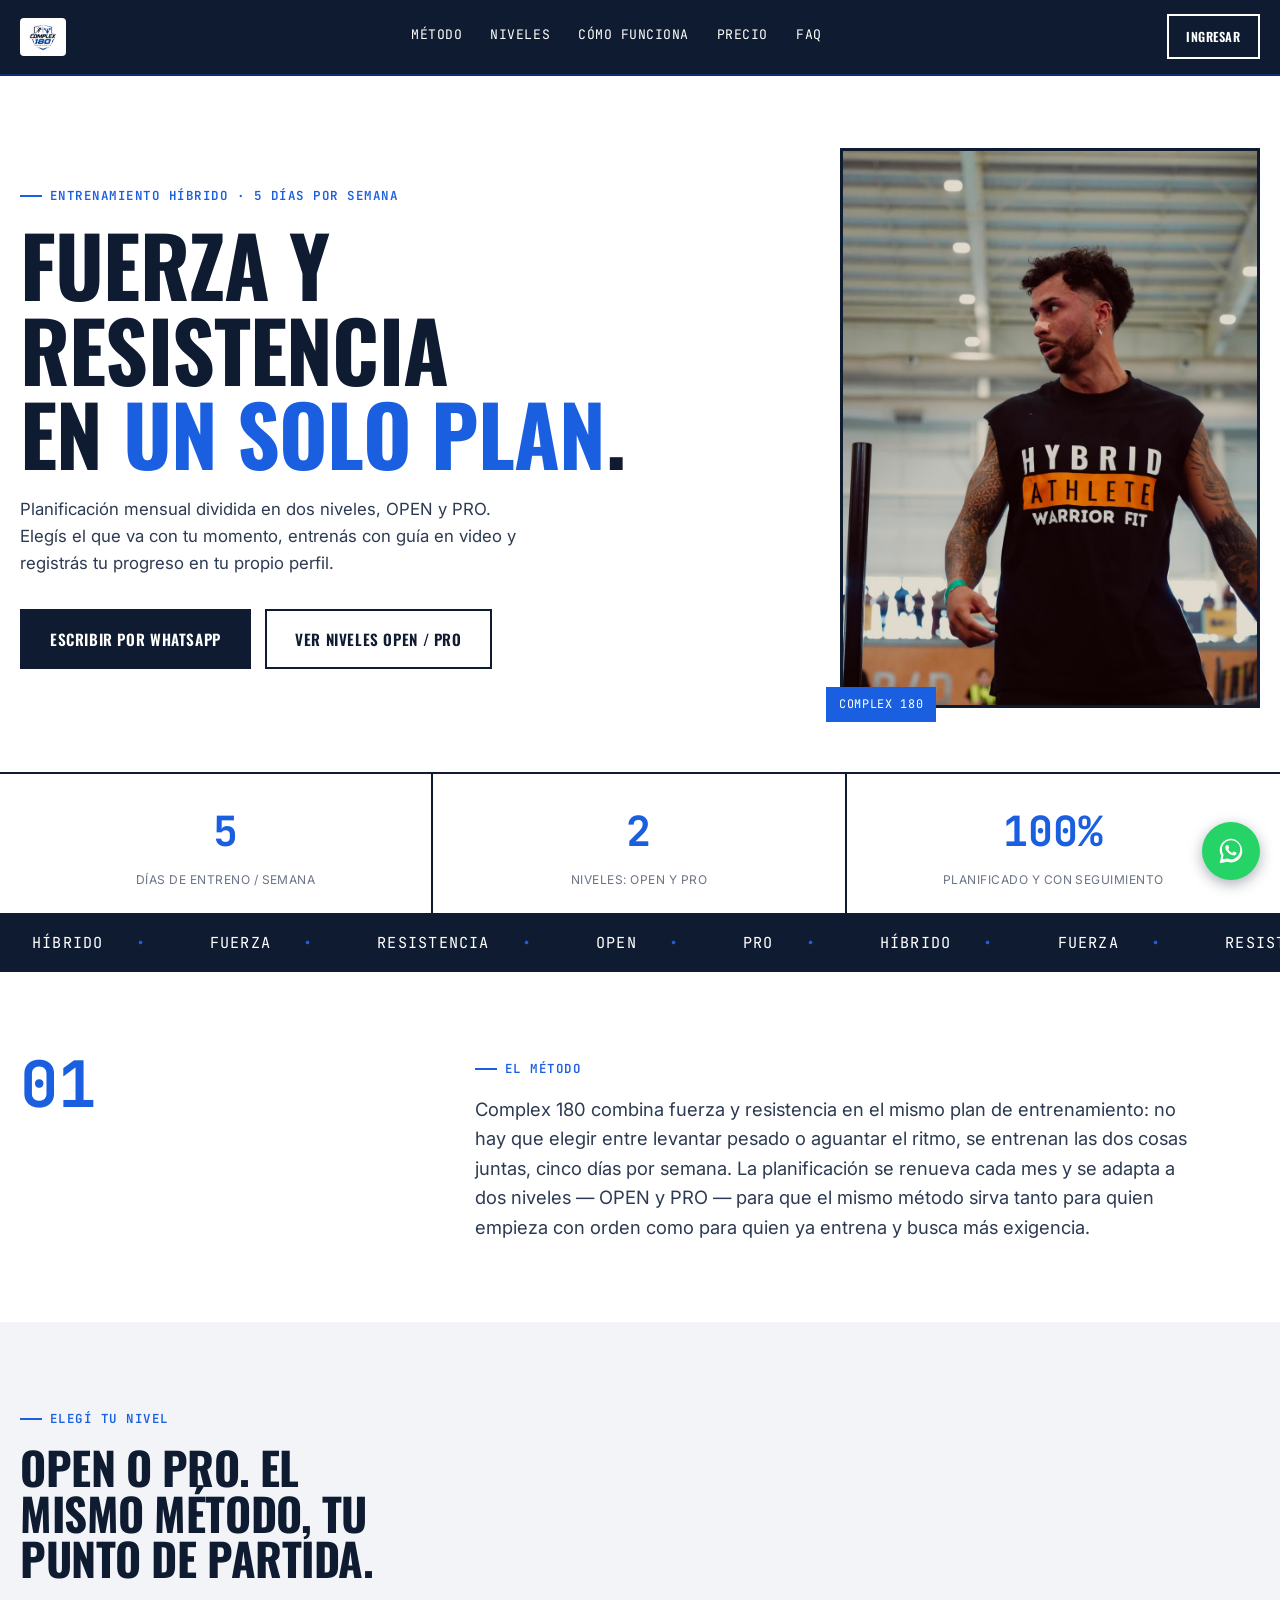
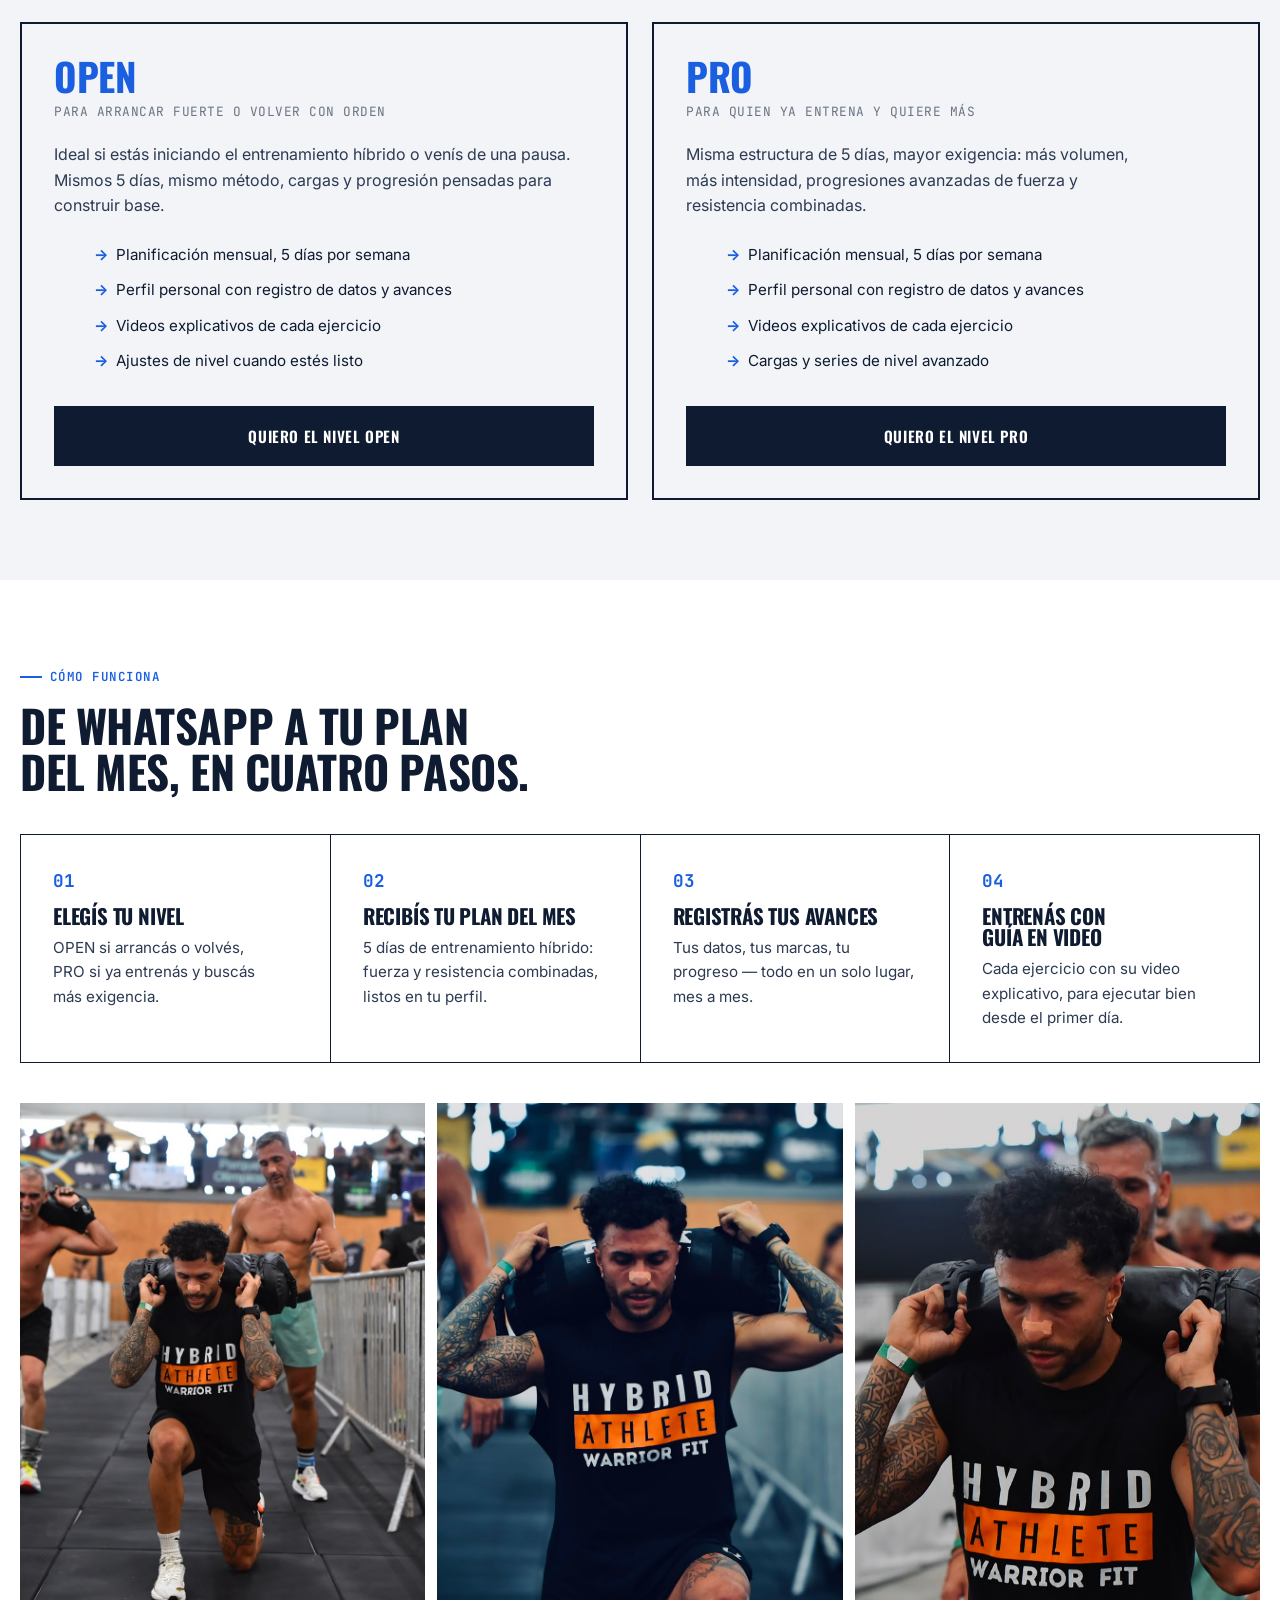
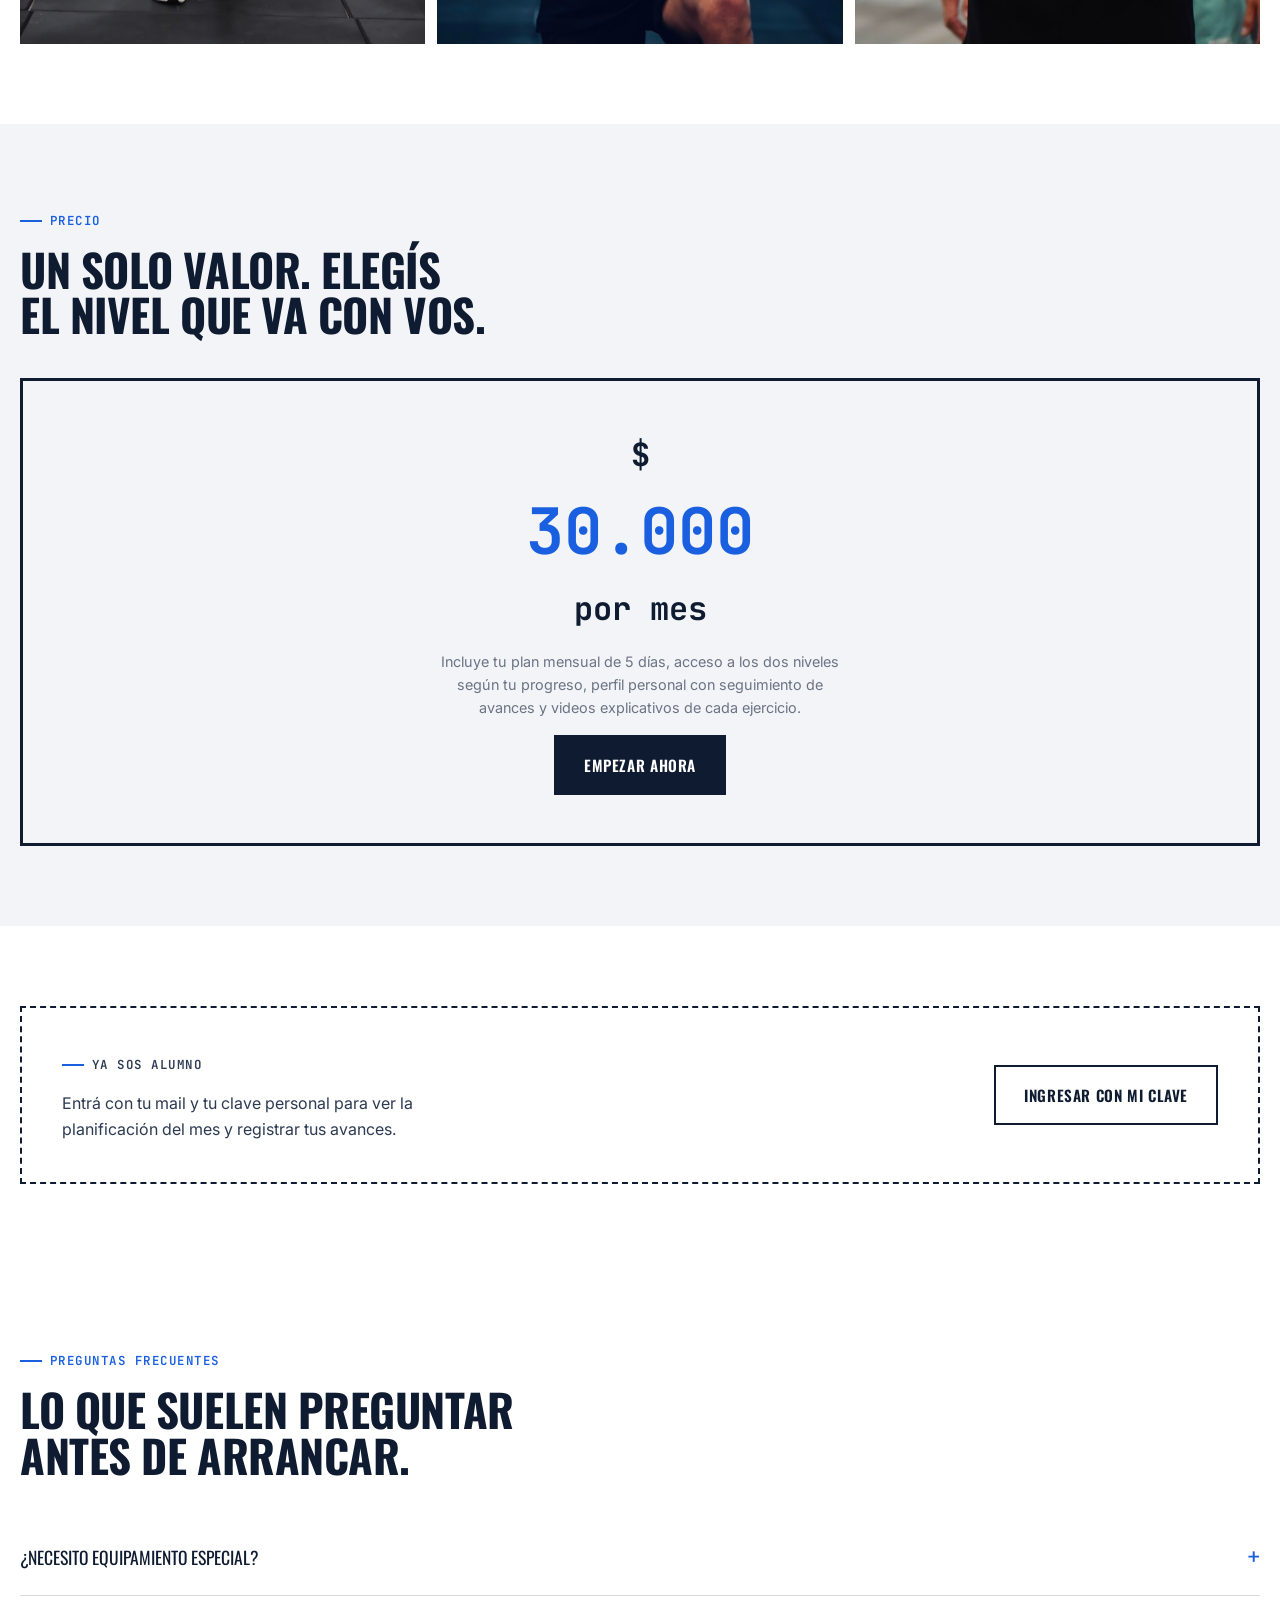
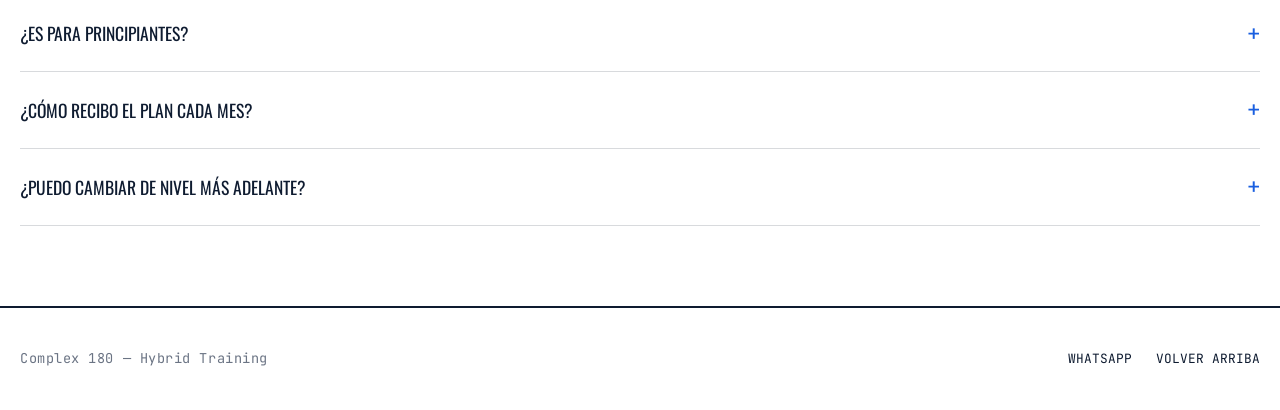
==== index.html @ 17df73be "Add favicon and Open Graph tags, remove dead data from manifest.js - index.html/perfil.html: favicon" ====
﻿<!DOCTYPE html>
<html lang="es">
<head>
<meta charset="UTF-8">
<meta name="viewport" content="width=device-width, initial-scale=1.0">
<title>Complex 180 — Entrenamiento híbrido, fuerza y resistencia</title>
<meta name="description" content="Planificación mensual de entrenamiento híbrido 5 días por semana, en dos niveles: OPEN y PRO. Perfil personal, seguimiento de avances y videos explicativos de cada ejercicio.">
<link rel="icon" type="image/jpeg" href="assets/img/logo.jpg">

<meta property="og:type" content="website">
<meta property="og:url" content="https://complex180.github.io/hybrid/">
<meta property="og:title" content="Complex 180 — Entrenamiento híbrido, fuerza y resistencia">
<meta property="og:description" content="Planificación mensual de entrenamiento híbrido 5 días por semana, en dos niveles: OPEN y PRO. Perfil personal, seguimiento de avances y videos explicativos de cada ejercicio.">
<meta property="og:image" content="https://complex180.github.io/hybrid/assets/img/gaby-hero.jpg">

<link rel="preconnect" href="https://fonts.googleapis.com">
<link rel="preconnect" href="https://fonts.gstatic.com" crossorigin>
<link rel="stylesheet" href="https://fonts.googleapis.com/css2?family=Oswald:wght@500;600;700&family=Inter:wght@400;500;600&family=JetBrains+Mono:wght@400;600;700&display=swap">

<link rel="preload" as="image" href="assets/img/gaby-hero.jpg" fetchpriority="high">
<link rel="stylesheet" href="styles.css?v=20260813">
</head>
<body>
<a href="#main" class="skip-link">Saltar al contenido</a>

<header class="nav">
  <a href="#top" class="nav-brand">
    <img src="assets/img/logo.jpg" alt="Complex 180 — Hybrid Training" width="120" height="120">
  </a>
  <nav class="nav-links" aria-label="Navegación principal">
    <a href="#metodo">Método</a>
    <a href="#niveles">Niveles</a>
    <a href="#como-funciona">Cómo funciona</a>
    <a href="#precio">Precio</a>
    <a href="#faq">FAQ</a>
  </nav>
  <div class="nav-actions">
    <a class="btn btn-ghost" href="perfil.html">Ingresar</a>
  </div>
</header>

<main id="main">

  <section class="hero" id="top">
    <div class="hero-copy reveal">
      <p class="kicker">Entrenamiento híbrido · 5 días por semana</p>
      <h1 class="hero-title">Fuerza y resistencia<br>en <em>un solo plan</em>.</h1>
      <p class="hero-sub">Planificación mensual dividida en dos niveles, OPEN y PRO. Elegís el que va con tu momento, entrenás con guía en video y registrás tu progreso en tu propio perfil.</p>
      <div class="hero-actions">
        <a class="btn btn-primary" data-whatsapp href="#" target="_blank" rel="noopener">Escribir por WhatsApp</a>
        <a class="btn btn-ghost" href="#niveles">Ver niveles OPEN / PRO</a>
      </div>
    </div>
    <div class="hero-figure reveal">
      <img src="assets/img/gaby-hero.jpg" alt="Entrenamiento híbrido Complex 180" fetchpriority="high" loading="eager">
      <span class="hero-figure-tag">Complex 180</span>
    </div>
  </section>

  <div class="stats-row container reveal" data-stats>
    <div class="stat"><div class="stat-value" data-count="5">0</div><div class="stat-label">días de entreno / semana</div></div>
    <div class="stat"><div class="stat-value" data-count="2">0</div><div class="stat-label">niveles: OPEN y PRO</div></div>
    <div class="stat"><div class="stat-value" data-count="100" data-suffix="%">0</div><div class="stat-label">planificado y con seguimiento</div></div>
  </div>

  <div class="marquee" aria-hidden="true">
    <div class="marquee-track">
      <span class="marquee-item">Híbrido</span><span class="marquee-item">Fuerza</span><span class="marquee-item">Resistencia</span><span class="marquee-item">OPEN</span><span class="marquee-item">PRO</span>
      <span class="marquee-item">Híbrido</span><span class="marquee-item">Fuerza</span><span class="marquee-item">Resistencia</span><span class="marquee-item">OPEN</span><span class="marquee-item">PRO</span>
    </div>
  </div>

  <section class="section" id="metodo">
    <div class="metodo-grid">
      <div class="reveal"><div class="metodo-num">01</div></div>
      <div class="reveal">
        <p class="kicker">El método</p>
        <p class="metodo-text">Complex 180 combina fuerza y resistencia en el mismo plan de entrenamiento: no hay que elegir entre levantar pesado o aguantar el ritmo, se entrenan las dos cosas juntas, cinco días por semana. La planificación se renueva cada mes y se adapta a dos niveles — OPEN y PRO — para que el mismo método sirva tanto para quien empieza con orden como para quien ya entrena y busca más exigencia.</p>
      </div>
    </div>
  </section>

  <section class="section section-alt" id="niveles">
    <div class="section-head reveal">
      <p class="kicker">Elegí tu nivel</p>
      <h2 class="section-title">OPEN o PRO. El mismo método, tu punto de partida.</h2>
    </div>
    <div class="niveles-grid" data-niveles>
      <article class="nivel-card reveal">
        <h3 class="nivel-name">OPEN</h3>
        <p class="nivel-para">Para arrancar fuerte o volver con orden</p>
        <p class="nivel-detalle">Ideal si estás iniciando el entrenamiento híbrido o venís de una pausa. Mismos 5 días, mismo método, cargas y progresión pensadas para construir base.</p>
        <ul class="nivel-items">
          <li>Planificación mensual, 5 días por semana</li>
          <li>Perfil personal con registro de datos y avances</li>
          <li>Videos explicativos de cada ejercicio</li>
          <li>Ajustes de nivel cuando estés listo</li>
        </ul>
        <a class="btn btn-primary" data-whatsapp data-nivel="OPEN" href="#" target="_blank" rel="noopener">Quiero el nivel OPEN</a>
      </article>
      <article class="nivel-card reveal">
        <h3 class="nivel-name">PRO</h3>
        <p class="nivel-para">Para quien ya entrena y quiere más</p>
        <p class="nivel-detalle">Misma estructura de 5 días, mayor exigencia: más volumen, más intensidad, progresiones avanzadas de fuerza y resistencia combinadas.</p>
        <ul class="nivel-items">
          <li>Planificación mensual, 5 días por semana</li>
          <li>Perfil personal con registro de datos y avances</li>
          <li>Videos explicativos de cada ejercicio</li>
          <li>Cargas y series de nivel avanzado</li>
        </ul>
        <a class="btn btn-primary" data-whatsapp data-nivel="PRO" href="#" target="_blank" rel="noopener">Quiero el nivel PRO</a>
      </article>
    </div>
  </section>

  <section class="section" id="como-funciona">
    <div class="section-head reveal">
      <p class="kicker">Cómo funciona</p>
      <h2 class="section-title">De WhatsApp a tu plan del mes, en cuatro pasos.</h2>
    </div>
    <div class="pasos-grid" data-pasos>
      <div class="paso reveal"><div class="paso-num">01</div><h3 class="paso-title">Elegís tu nivel</h3><p class="paso-desc">OPEN si arrancás o volvés, PRO si ya entrenás y buscás más exigencia.</p></div>
      <div class="paso reveal"><div class="paso-num">02</div><h3 class="paso-title">Recibís tu plan del mes</h3><p class="paso-desc">5 días de entrenamiento híbrido: fuerza y resistencia combinadas, listos en tu perfil.</p></div>
      <div class="paso reveal"><div class="paso-num">03</div><h3 class="paso-title">Registrás tus avances</h3><p class="paso-desc">Tus datos, tus marcas, tu progreso — todo en un solo lugar, mes a mes.</p></div>
      <div class="paso reveal"><div class="paso-num">04</div><h3 class="paso-title">Entrenás con guía en video</h3><p class="paso-desc">Cada ejercicio con su video explicativo, para ejecutar bien desde el primer día.</p></div>
    </div>

    <div class="galeria">
      <a href="assets/img/gaby-carry-1.jpg" class="reveal"><img src="assets/img/gaby-carry-1.jpg" alt="Entrenamiento de fuerza funcional" loading="lazy" decoding="async"></a>
      <a href="assets/img/gaby-carry-2.jpg" class="reveal"><img src="assets/img/gaby-carry-2.jpg" alt="Entrenamiento híbrido con carga" loading="lazy" decoding="async"></a>
      <a href="assets/img/gaby-lunge.jpg" class="reveal"><img src="assets/img/gaby-lunge.jpg" alt="Entrenamiento de resistencia con carga" loading="lazy" decoding="async"></a>
    </div>
  </section>

  <section class="section section-alt" id="precio">
    <div class="section-head reveal">
      <p class="kicker">Precio</p>
      <h2 class="section-title">Un solo valor. Elegís el nivel que va con vos.</h2>
    </div>
    <div class="precio-box reveal">
      <div class="precio-amount"><span>$</span>30.000<span>por mes</span></div>
      <p class="precio-note">Incluye tu plan mensual de 5 días, acceso a los dos niveles según tu progreso, perfil personal con seguimiento de avances y videos explicativos de cada ejercicio.</p>
      <a class="btn btn-primary" data-whatsapp href="#" target="_blank" rel="noopener">Empezar ahora</a>
    </div>
  </section>

  <section class="section" id="alumnos">
    <div class="alumnos-box reveal">
      <div>
        <p class="kicker">Ya sos alumno</p>
        <p>Entrá con tu mail y tu clave personal para ver la planificación del mes y registrar tus avances.</p>
      </div>
      <a class="btn btn-ghost" href="perfil.html">Ingresar con mi clave</a>
    </div>
  </section>

  <section class="section" id="faq">
    <div class="section-head reveal">
      <p class="kicker">Preguntas frecuentes</p>
      <h2 class="section-title">Lo que suelen preguntar antes de arrancar.</h2>
    </div>
    <div data-faq>
      <details class="faq-item reveal">
        <summary>¿Necesito equipamiento especial?</summary>
        <p>El plan está pensado para gimnasio. Si entrenás en casa, contanos qué tenés disponible y lo adaptamos.</p>
      </details>
      <details class="faq-item reveal">
        <summary>¿Es para principiantes?</summary>
        <p>Sí. El nivel OPEN está pensado justo para eso: construir base con orden. El nivel PRO es para quien ya entrena.</p>
      </details>
      <details class="faq-item reveal">
        <summary>¿Cómo recibo el plan cada mes?</summary>
        <p>Entrás a tu perfil con tu clave personal y ahí está la planificación del mes, lista.</p>
      </details>
      <details class="faq-item reveal">
        <summary>¿Puedo cambiar de nivel más adelante?</summary>
        <p>Sí, cuando estés listo para pasar de OPEN a PRO (o al revés) lo vemos juntos.</p>
      </details>
    </div>
  </section>

</main>

<footer class="footer">
  <div class="footer-inner">
    <p class="footer-brand">Complex 180 — Hybrid Training</p>
    <div class="footer-links">
      <a data-whatsapp href="#" target="_blank" rel="noopener">WhatsApp</a>
      <a href="#top">Volver arriba</a>
    </div>
  </div>
</footer>

<a class="wa-fab" data-whatsapp href="#" target="_blank" rel="noopener" aria-label="Escribile a Gaby por WhatsApp">
  <svg viewBox="0 0 32 32" width="30" height="30" fill="currentColor" aria-hidden="true"><path d="M16 3C9.4 3 4 8.4 4 15c0 2.1.6 4.2 1.6 6L4 29l8.2-1.5c1.2.5 2.5.7 3.8.7 6.6 0 12-5.4 12-12S22.6 3 16 3zm0 21.8c-1.2 0-2.4-.2-3.5-.7l-.5-.2-4.9.9 1-4.7-.3-.5c-1-1.6-1.5-3.4-1.5-5.3 0-5.4 4.4-9.8 9.8-9.8s9.8 4.4 9.8 9.8-4.5 10.5-9.9 10.5zm5.4-7.3c-.3-.1-1.7-.9-2-1s-.5-.1-.7.1-.8 1-.9 1.2-.3.2-.6.1c-.3-.1-1.2-.5-2.4-1.5-.9-.8-1.5-1.8-1.6-2.1s0-.4.1-.6l.4-.5c.1-.2.2-.3.3-.5s0-.4 0-.5-.7-1.6-.9-2.2c-.2-.6-.5-.5-.7-.5h-.6c-.2 0-.5.1-.8.4s-1 1-1 2.5 1.1 2.9 1.2 3.1c.1.2 2.1 3.2 5 4.5.7.3 1.2.5 1.7.6.7.2 1.3.2 1.8.1.6-.1 1.7-.7 1.9-1.4s.2-1.2.2-1.4c-.1-.1-.2-.2-.5-.3z"/></svg>
</a>

<script defer src="lib/gsap.min.js"></script>
<script defer src="lib/ScrollTrigger.min.js"></script>
<script defer src="lib/manifest.js"></script>
<script defer src="main.js?v=20260812"></script>
</body>
</html>
---- styles.css ----
/* =============================================================
   1. Tokens
   ============================================================= */
:root {
  --bg:        #ffffff;
  --bg-2:      #f2f4f8;
  --ink:       #0e1b30;   /* near-black navy, matches logo */
  --ink-soft:  #2c3a52;
  --mute:      #6b7484;
  --accent:    #1a5fe0;   /* electric blue, matches logo */
  --accent-2:  #0b2f7a;   /* deep navy blue */
  --line:      rgba(14,27,48,0.16);
  --line-strong: var(--ink);

  --display: "Oswald", "Arial Narrow", sans-serif;
  --sans: "Inter", -apple-system, BlinkMacSystemFont, "Segoe UI", system-ui, sans-serif;
  --mono: "JetBrains Mono", "Courier New", monospace;

  --ease-out: cubic-bezier(0.16, 1, 0.3, 1);
}

/* =============================================================
   2. Reset & base
   ============================================================= */
*, *::before, *::after { box-sizing: border-box; margin: 0; }
html { -webkit-text-size-adjust: 100%; tab-size: 2; scroll-behavior: smooth; }
@media (prefers-reduced-motion: reduce) { html { scroll-behavior: auto; } }

body {
  font-family: var(--sans);
  font-size: 16px;
  line-height: 1.6;
  color: var(--ink);
  background: var(--bg);
  -webkit-font-smoothing: antialiased;
  -moz-osx-font-smoothing: grayscale;
  text-rendering: optimizeLegibility;
  overflow-x: clip;
  overscroll-behavior-y: none;
}
img, svg, video { display: block; max-width: 100%; }
img { height: auto; }
button { font: inherit; color: inherit; cursor: pointer; border: 0; background: none; }
a { color: inherit; text-decoration: none; }
p { text-wrap: pretty; }
h1, h2, h3, h4 { font-family: var(--display); text-wrap: balance; line-height: 1.02; letter-spacing: -0.01em; text-transform: uppercase; }
ul { list-style: none; }
::selection { background: var(--accent); color: #fff; }

:focus-visible { outline: 2px solid var(--accent); outline-offset: 3px; }

.skip-link {
  position: fixed; top: -100px; left: 1rem;
  padding: .6rem 1rem; background: var(--ink); color: #fff;
  z-index: 9999; font-weight: 600; font-family: var(--mono);
}
.skip-link:focus { top: 1rem; }

/* =============================================================
   3. Utilities
   ============================================================= */
.container { width: 100%; max-width: 1280px; margin-inline: auto; padding-inline: 1.25rem; }
.sr-only { position: absolute; width: 1px; height: 1px; overflow: hidden; clip: rect(0,0,0,0); }
.kicker {
  font-family: var(--mono); font-size: .78rem; letter-spacing: .12em;
  color: var(--accent); text-transform: uppercase; font-weight: 600;
  display: inline-flex; align-items: center; gap: .5rem; margin-bottom: 1rem;
}
.kicker::before { content: ""; width: 22px; height: 2px; background: var(--accent); }

.reveal { opacity: 0; transform: translateY(28px); transition: opacity .7s var(--ease-out), transform .7s var(--ease-out); }
.reveal.is-revealed { opacity: 1; transform: none; }
.reveal[data-split] { opacity: 1; transform: none; }

/* =============================================================
   4. Buttons
   ============================================================= */
.btn {
  display: inline-flex; align-items: center; justify-content: center; gap: .6rem;
  padding: 1rem 1.75rem; font-family: var(--display); font-size: .95rem;
  letter-spacing: .04em; text-transform: uppercase; font-weight: 600;
  border: 2px solid var(--ink); transition: background .25s var(--ease-out), color .25s var(--ease-out), transform .25s var(--ease-out);
  white-space: nowrap;
}
.btn-primary { background: var(--ink); color: #fff; }
.btn-primary:hover { background: var(--accent); border-color: var(--accent); }
.btn-ghost { background: transparent; color: var(--ink); }
.btn-ghost:hover { background: var(--ink); color: #fff; }
.btn-block { width: 100%; }

/* =============================================================
   5. Nav
   ============================================================= */
.nav {
  position: sticky; top: 0; z-index: 100;
  display: flex; align-items: center; justify-content: space-between;
  padding: .9rem 1.25rem;
  background: var(--ink); color: #fff;
  border-bottom: 2px solid var(--accent-2);
}
.nav-brand { display: flex; align-items: center; gap: .6rem; }
.nav-brand img { height: 38px; width: auto; background: #fff; padding: .3rem .55rem; border-radius: 4px; }
.nav-links { display: none; gap: 1.75rem; align-items: center; font-family: var(--mono); font-size: .82rem; text-transform: uppercase; letter-spacing: .04em; }
.nav-links a { position: relative; padding-bottom: 4px; }
.nav-links a::after {
  content: ""; position: absolute; left: 0; right: 100%; bottom: 0; height: 2px; background: #fff;
  transition: right .3s var(--ease-out);
}
.nav-links a:hover::after { right: 0; }
.nav-actions { display: flex; align-items: center; gap: .6rem; }
.nav-actions .btn { padding: .65rem 1.1rem; font-size: .78rem; }
.nav-actions .btn-ghost { color: #fff; border-color: #fff; }
.nav-actions .btn-ghost:hover { background: #fff; color: var(--ink); }

@media (min-width: 960px) { .nav-links { display: flex; } }

/* =============================================================
   6. Hero
   ============================================================= */
.hero {
  display: grid; gap: 2.5rem;
  padding: 3rem 1.25rem 4rem;
  max-width: 1280px; margin-inline: auto;
}
.hero-copy { display: flex; flex-direction: column; align-items: flex-start; }
.hero-title { font-size: clamp(2.6rem, 9vw, 5.2rem); max-width: 14ch; }
.hero-title em { font-style: normal; color: var(--accent); }
.hero-sub { margin-top: 1.25rem; max-width: 46ch; color: var(--ink-soft); font-size: 1.05rem; }
.hero-actions { display: flex; flex-wrap: wrap; gap: .9rem; margin-top: 2rem; }

.hero-figure { position: relative; justify-self: center; width: 100%; max-width: 420px; }
.hero-figure img {
  width: 100%; aspect-ratio: 3/4; object-fit: cover;
  border: 3px solid var(--ink);
}
.hero-figure-tag {
  position: absolute; bottom: -14px; left: -14px;
  background: var(--accent); color: #fff; font-family: var(--mono);
  font-size: .74rem; letter-spacing: .06em; padding: .5rem .8rem;
  text-transform: uppercase;
}

.stats-row {
  display: grid; grid-template-columns: repeat(3, 1fr);
  border-top: 2px solid var(--ink); border-bottom: 2px solid var(--ink);
}
.stat {
  padding: 1.5rem 1rem; text-align: center;
  border-right: 2px solid var(--ink);
}
.stat:last-child { border-right: 0; }
.stat-value { font-family: var(--mono); font-weight: 700; font-size: clamp(1.8rem, 4vw, 2.6rem); color: var(--accent); }
.stat-label { font-size: .75rem; text-transform: uppercase; letter-spacing: .04em; color: var(--mute); margin-top: .35rem; }

@media (min-width: 960px) {
  .hero { grid-template-columns: 1.2fr .8fr; align-items: center; padding-top: 4.5rem; }
  .hero-figure { justify-self: end; }
}

/* =============================================================
   7. Marquee
   ============================================================= */
.marquee { border-top: 2px solid var(--ink); border-bottom: 2px solid var(--ink); background: var(--ink); overflow: clip; }
.marquee-track { display: flex; width: max-content; animation: marquee 26s linear infinite; }
.marquee-item {
  font-family: var(--mono); color: #fff; font-size: .95rem; letter-spacing: .08em;
  text-transform: uppercase; padding: .9rem 2rem; white-space: nowrap;
}
.marquee-item::after { content: "•"; margin-left: 2rem; color: var(--accent); }
@keyframes marquee { from { transform: translateX(0); } to { transform: translateX(-50%); } }

/* =============================================================
   8. Sections generic
   ============================================================= */
.section { padding: 5rem 1.25rem; max-width: 1280px; margin-inline: auto; }
.section-alt { background: var(--bg-2); }
.section-head { max-width: 56ch; margin-bottom: 2.5rem; }
.section-title { font-size: clamp(1.9rem, 4.5vw, 2.8rem); }

/* Método */
.metodo-grid { display: grid; gap: 2rem; }
.metodo-num { font-family: var(--mono); font-size: 4rem; color: var(--accent); font-weight: 700; line-height: 1; }
.metodo-text { font-size: 1.15rem; color: var(--ink-soft); max-width: 60ch; }
@media (min-width: 960px) { .metodo-grid { grid-template-columns: .35fr .65fr; align-items: start; } }

/* Niveles */
.niveles-grid { display: grid; gap: 1.5rem; }
.nivel-card {
  border: 2px solid var(--ink); padding: 2rem; display: flex; flex-direction: column; height: 100%;
  transition: transform .3s var(--ease-out), box-shadow .3s var(--ease-out);
}
.nivel-card:hover { transform: translateY(-6px); box-shadow: 8px 8px 0 var(--accent); }
.nivel-name { font-size: 2.4rem; color: var(--accent); }
.nivel-para { font-family: var(--mono); font-size: .8rem; text-transform: uppercase; letter-spacing: .04em; color: var(--mute); margin-top: .4rem; }
.nivel-detalle { margin-top: 1.25rem; color: var(--ink-soft); }
.nivel-items { margin-top: 1.5rem; display: flex; flex-direction: column; gap: .7rem; flex: 1; }
.nivel-items li { padding-left: 1.4rem; position: relative; font-size: .95rem; }
.nivel-items li::before { content: "→"; position: absolute; left: 0; color: var(--accent); font-weight: 700; }
.nivel-card .btn { margin-top: 2rem; }
@media (min-width: 720px) { .niveles-grid { grid-template-columns: 1fr 1fr; } }

/* Pasos */
.pasos-grid { display: grid; gap: 1px; background: var(--line-strong); border: 1px solid var(--line-strong); }
.paso { background: var(--bg); padding: 2rem; }
.paso-num { font-family: var(--mono); font-size: 1.1rem; color: var(--accent); font-weight: 700; }
.paso-title { font-size: 1.3rem; margin-top: .6rem; }
.paso-desc { margin-top: .6rem; color: var(--ink-soft); font-size: .95rem; }
@media (min-width: 720px) { .pasos-grid { grid-template-columns: repeat(2, 1fr); } }
@media (min-width: 1280px) { .pasos-grid { grid-template-columns: repeat(4, 1fr); } }

/* Galería mini */
.galeria { display: grid; grid-template-columns: repeat(2, 1fr); gap: .75rem; margin-top: 2.5rem; }
.galeria img { width: 100%; aspect-ratio: 3/4; object-fit: cover; filter: saturate(1.05); transition: transform .4s var(--ease-out); }
.galeria a:hover img { transform: scale(1.04); }
@media (min-width: 720px) { .galeria { grid-template-columns: repeat(3, 1fr); } }

/* Precio */
.precio-box {
  border: 3px solid var(--ink); padding: 3rem 2rem; text-align: center;
  display: flex; flex-direction: column; align-items: center; gap: 1rem;
}
.precio-amount { font-family: var(--mono); font-size: clamp(2.4rem, 7vw, 4rem); font-weight: 700; color: var(--accent); }
.precio-amount span { font-size: .5em; color: var(--ink); display: block; }
.precio-note { color: var(--mute); font-size: .9rem; max-width: 46ch; }

/* Alumnos teaser */
.alumnos-box {
  border: 2px dashed var(--ink); padding: 2.5rem; display: flex; flex-wrap: wrap;
  align-items: center; justify-content: space-between; gap: 1.5rem;
}
.alumnos-box p { color: var(--ink-soft); max-width: 42ch; }

/* FAQ */
.faq-item { border-bottom: 1px solid var(--line); }
.faq-item summary {
  padding: 1.25rem 0; font-family: var(--display); font-size: 1.1rem; text-transform: uppercase;
  cursor: pointer; display: flex; justify-content: space-between; align-items: center; list-style: none;
}
.faq-item summary::-webkit-details-marker { display: none; }
.faq-item summary::after { content: "+"; font-family: var(--mono); color: var(--accent); font-size: 1.4rem; }
.faq-item[open] summary::after { content: "–"; }
.faq-item p { padding-bottom: 1.25rem; color: var(--ink-soft); max-width: 60ch; }

/* Footer */
.footer { border-top: 2px solid var(--ink); padding: 2.5rem 1.25rem; }
.footer-inner { max-width: 1280px; margin-inline: auto; display: flex; flex-wrap: wrap; justify-content: space-between; gap: 1.5rem; align-items: center; }
.footer-brand { font-family: var(--mono); font-size: .85rem; letter-spacing: .04em; color: var(--mute); }
.footer-links { display: flex; gap: 1.5rem; font-family: var(--mono); font-size: .8rem; text-transform: uppercase; }
.footer-links a:hover { color: var(--accent); }

/* =============================================================
   9. Modal (área de alumnos — demo)
   ============================================================= */
.modal-backdrop {
  position: fixed; inset: 0; background: rgba(14,27,48,.6); z-index: 200;
  display: none; align-items: center; justify-content: center; padding: 1.25rem;
}
.modal-backdrop.is-open { display: flex; }
.modal-box {
  background: #fff; border: 3px solid var(--ink); padding: 2.5rem; max-width: 380px; width: 100%;
  position: relative;
}
.modal-close { position: absolute; top: 1rem; right: 1rem; font-family: var(--mono); font-size: 1rem; }

/* =============================================================
   9b. Profile form (perfil.html)
   ============================================================= */
.profile-form { margin-top: 2rem; display: flex; flex-direction: column; gap: 1.1rem; }
.profile-form label { display: flex; flex-direction: column; gap: .4rem; font-size: .85rem; font-weight: 600; }
.pf-opt { color: var(--mute); font-weight: 400; }
.profile-form input, .profile-form select, .profile-form textarea {
  border: 2px solid var(--ink); padding: .7rem .85rem; font-family: var(--sans); font-size: .95rem; font-weight: 400;
  background: var(--bg); color: var(--ink);
}
.profile-form input:focus, .profile-form select:focus, .profile-form textarea:focus { outline: none; border-color: var(--accent); }
.pf-grid { display: grid; gap: 1rem; grid-template-columns: 1fr; }
.pf-full { width: 100%; }
.pf-nivel { border: 2px solid var(--ink); padding: 1rem 1.25rem; display: flex; gap: 1.5rem; align-items: center; }
.pf-nivel legend { font-family: var(--mono); font-size: .78rem; text-transform: uppercase; letter-spacing: .04em; padding: 0 .4rem; }
.pf-radio { flex-direction: row !important; align-items: center; gap: .4rem; font-weight: 600; }
.pf-radio input { width: auto; border: none; }
.plan-header { display: flex; flex-wrap: wrap; justify-content: space-between; align-items: flex-end; gap: 1rem; }
@media (min-width: 720px) { .pf-grid { grid-template-columns: repeat(2, 1fr); } }

/* =============================================================
   9c. Dashboard (perfil.html — planificación / videos)
   ============================================================= */
.dash-toolbar {
  display: flex; align-items: center; justify-content: space-between; gap: 1rem;
  padding: 1rem 1.25rem; border-bottom: 2px solid var(--ink); flex-wrap: wrap;
}
.dash-tabs { display: flex; gap: .5rem; }
.dash-tab {
  font-family: var(--display); text-transform: uppercase; font-size: .9rem; letter-spacing: .03em;
  padding: .6rem 1rem; border: 2px solid transparent; color: var(--mute);
}
.dash-tab.is-active { color: var(--ink); border-bottom: 2px solid var(--accent); }
.nivel-toggle { display: flex; gap: .5rem; }
.nivel-btn {
  font-family: var(--mono); font-size: .78rem; text-transform: uppercase; letter-spacing: .04em;
  padding: .5rem 1.1rem; border: 2px solid var(--ink); color: var(--ink);
}
.nivel-btn.is-active { background: var(--ink); color: #fff; }
.plan-subtabs { display: flex; gap: .5rem; margin-top: 1.5rem; border-bottom: 1px solid var(--line); }
.plan-subtab { font-family: var(--mono); font-size: .8rem; text-transform: uppercase; padding: .6rem 0; margin-right: 1.5rem; color: var(--mute); border-bottom: 2px solid transparent; }
.plan-subtab.is-active { color: var(--accent); border-bottom-color: var(--accent); }

.log-dias { display: flex; flex-direction: column; gap: 1rem; margin-top: 1.5rem; }
.log-day { border: 2px solid var(--ink); padding: 1.5rem; }
.log-day-head { display: flex; justify-content: space-between; align-items: baseline; flex-wrap: wrap; gap: .5rem; }
.log-day-head h3 { font-size: 1.2rem; }
.log-day-head span { font-family: var(--mono); font-size: .78rem; color: var(--mute); text-transform: uppercase; }
.log-table { width: 100%; margin-top: 1rem; border-collapse: collapse; font-size: .88rem; }
.log-table th { text-align: left; font-family: var(--mono); font-size: .7rem; text-transform: uppercase; color: var(--mute); padding: .4rem .5rem; }
.log-table td { padding: .35rem .5rem; border-top: 1px solid var(--line); }
.log-table input {
  width: 62px; border: 2px solid var(--ink); padding: .35rem .4rem; font-family: var(--mono); font-size: .85rem; text-align: center;
}
.log-table input:focus { outline: none; border-color: var(--accent); }
.log-readonly { color: var(--ink-soft); font-size: .92rem; margin-top: .5rem; }
.plan-archivo {
  background: var(--bg-2); border-left: 3px solid var(--accent); padding: .9rem 1.1rem;
  margin-top: 1rem; font-size: .9rem;
}
.plan-archivo a { color: var(--accent); text-decoration: underline; font-weight: 600; }
.monthly-card {
  border: 2px dashed var(--ink); padding: 1.5rem; margin-top: 2rem;
  display: flex; flex-wrap: wrap; justify-content: space-between; align-items: center; gap: 1rem;
}
.week-group { margin-bottom: 1.5rem; }
.week-group > p { font-family: var(--mono); font-size: .78rem; text-transform: uppercase; color: var(--accent); margin-bottom: .75rem; }

.video-list { display: flex; flex-direction: column; gap: .6rem; }
.video-item {
  display: flex; justify-content: space-between; align-items: center; gap: 1rem;
  border: 1px solid var(--line); padding: .9rem 1.1rem;
}
.video-item strong { font-family: var(--display); text-transform: uppercase; font-size: .95rem; }
.video-item small { color: var(--mute); font-family: var(--mono); font-size: .75rem; text-transform: uppercase; }
.video-badge { font-family: var(--mono); font-size: .78rem; color: var(--mute); white-space: nowrap; }

/* Tarjetas de video con miniatura + reproductor embebido */
.video-grid { display: grid; grid-template-columns: repeat(auto-fill, minmax(220px, 1fr)); gap: 1rem; }
.video-card {
  border: 2px solid var(--ink); background: #fff; padding: 0; text-align: left;
  cursor: pointer; display: flex; flex-direction: column; font: inherit;
}
.video-card:hover .video-play, .video-card:focus-visible .video-play { background: var(--accent); }
.video-thumb { position: relative; display: block; aspect-ratio: 16 / 9; background: var(--ink); overflow: hidden; }
.video-thumb img { width: 100%; height: 100%; object-fit: cover; display: block; }
.video-play {
  position: absolute; inset: 0; margin: auto; width: 52px; height: 52px;
  display: flex; align-items: center; justify-content: center;
  background: rgba(14,27,48,.85); color: #fff; border-radius: 50%; font-size: 1.1rem;
  transition: background .2s;
}
.video-card-body { padding: .8rem 1rem; display: flex; flex-direction: column; gap: .25rem; }
.video-card-body strong { font-family: var(--display); text-transform: uppercase; font-size: .95rem; }
.video-card-body small { color: var(--mute); font-family: var(--mono); font-size: .75rem; text-transform: uppercase; }

.modal-box-video { max-width: 860px; padding: 1.5rem; }
.video-frame-wrap { position: relative; aspect-ratio: 16 / 9; margin-top: 1rem; background: #000; }
.video-frame-wrap iframe { position: absolute; inset: 0; width: 100%; height: 100%; border: 0; }

/* PDF de planificación embebido */
.plan-pdf { margin-top: 1rem; border: 2px solid var(--ink); }
.plan-pdf iframe { display: block; width: 100%; height: min(75vh, 900px); border: 0; }

/* Botón flotante de WhatsApp */
.wa-fab {
  position: fixed; right: 1.25rem; bottom: 1.25rem; z-index: 150;
  width: 58px; height: 58px; border-radius: 50%; background: #25d366; color: #fff;
  display: flex; align-items: center; justify-content: center;
  box-shadow: 0 4px 14px rgba(14,27,48,.35); transition: transform .2s;
}
.wa-fab:hover { transform: scale(1.08); }

/* =============================================================
   10. Reduced motion — only intrusive
   ============================================================= */
@media (prefers-reduced-motion: reduce) {
  .marquee-track { animation: none; }
}
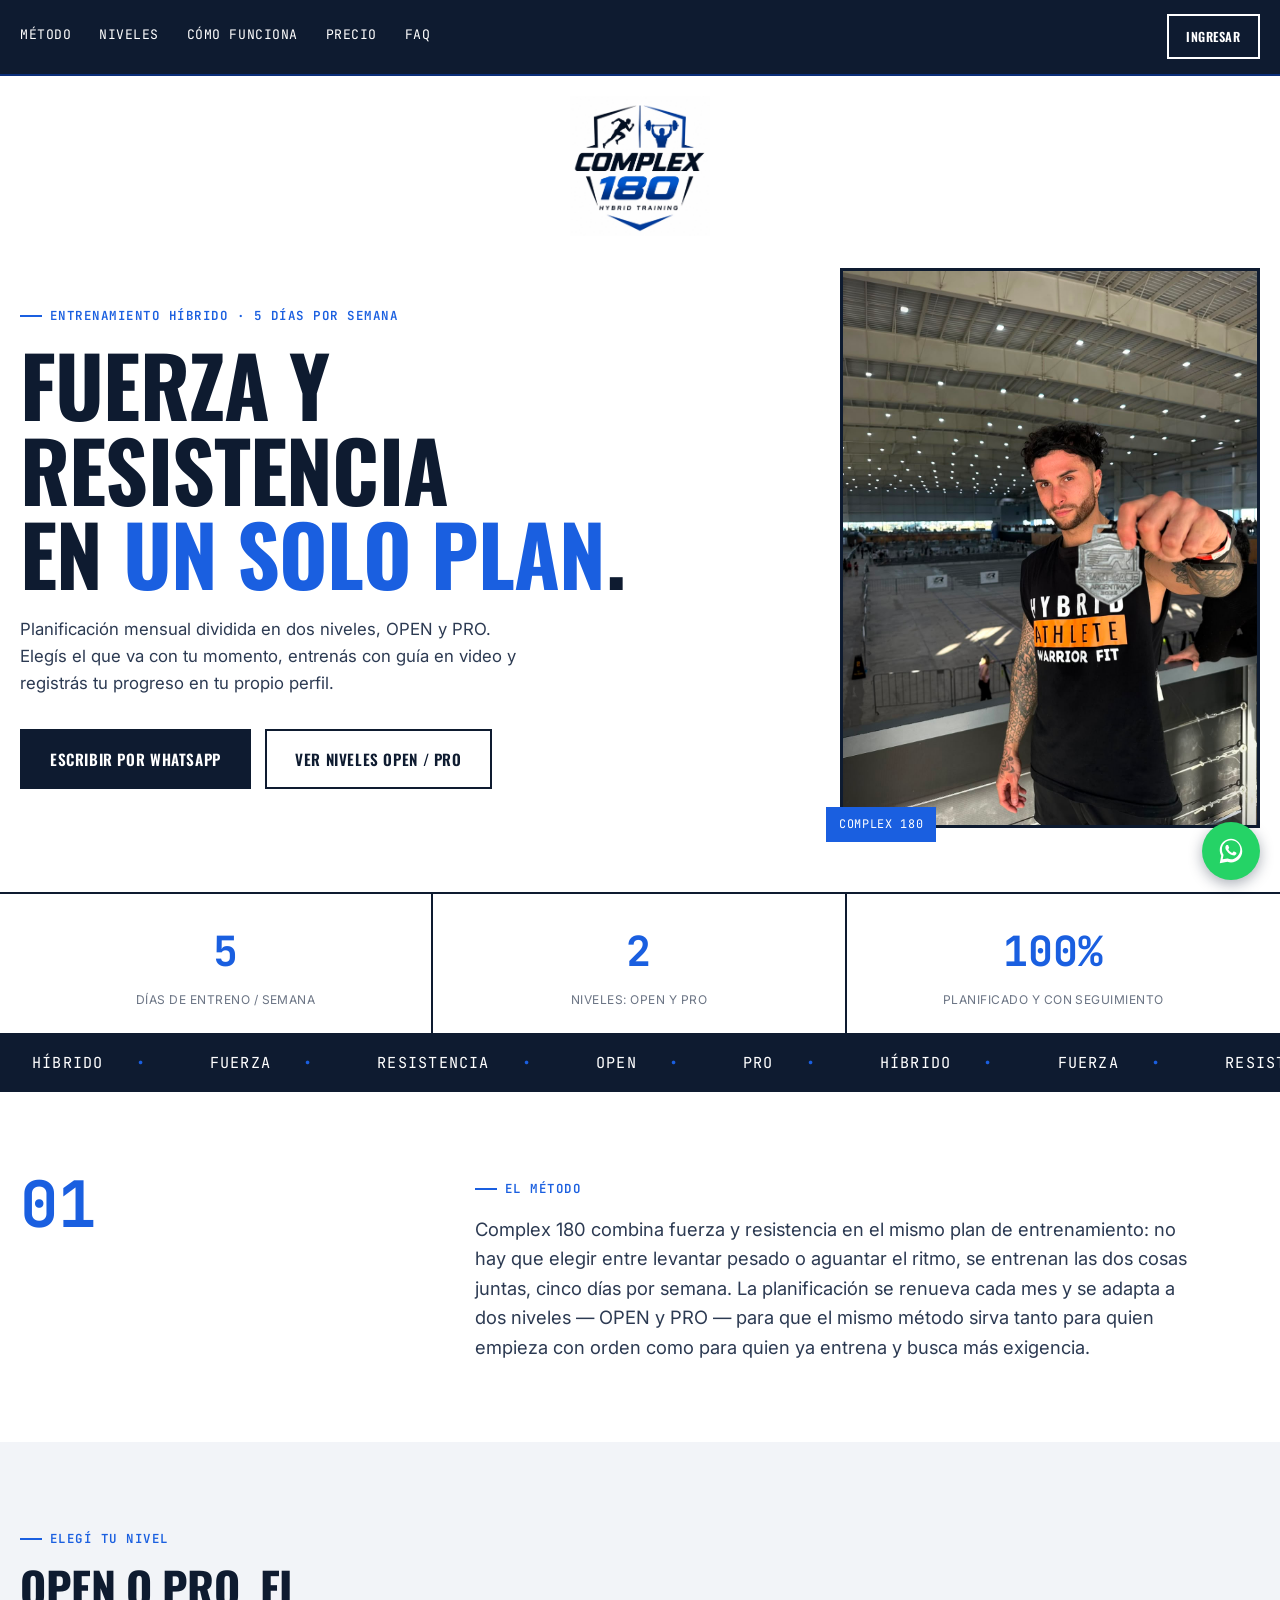
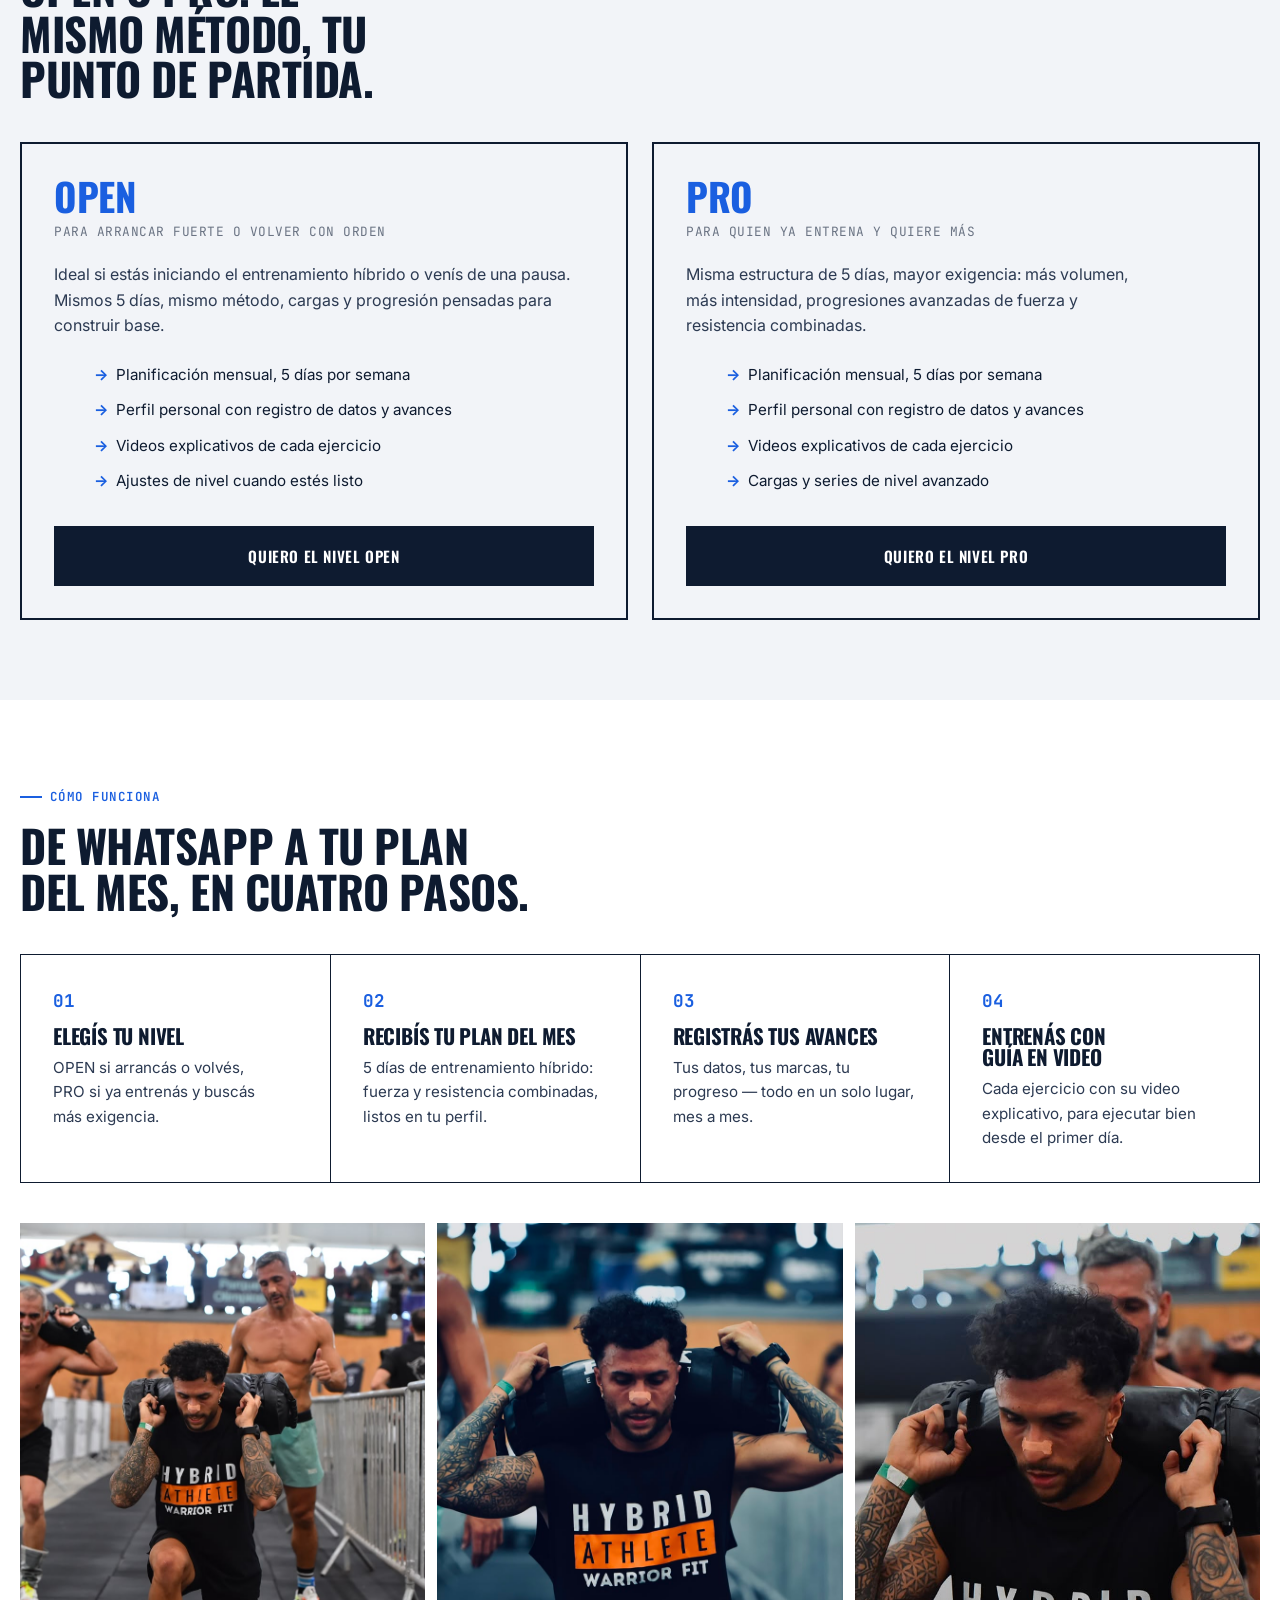
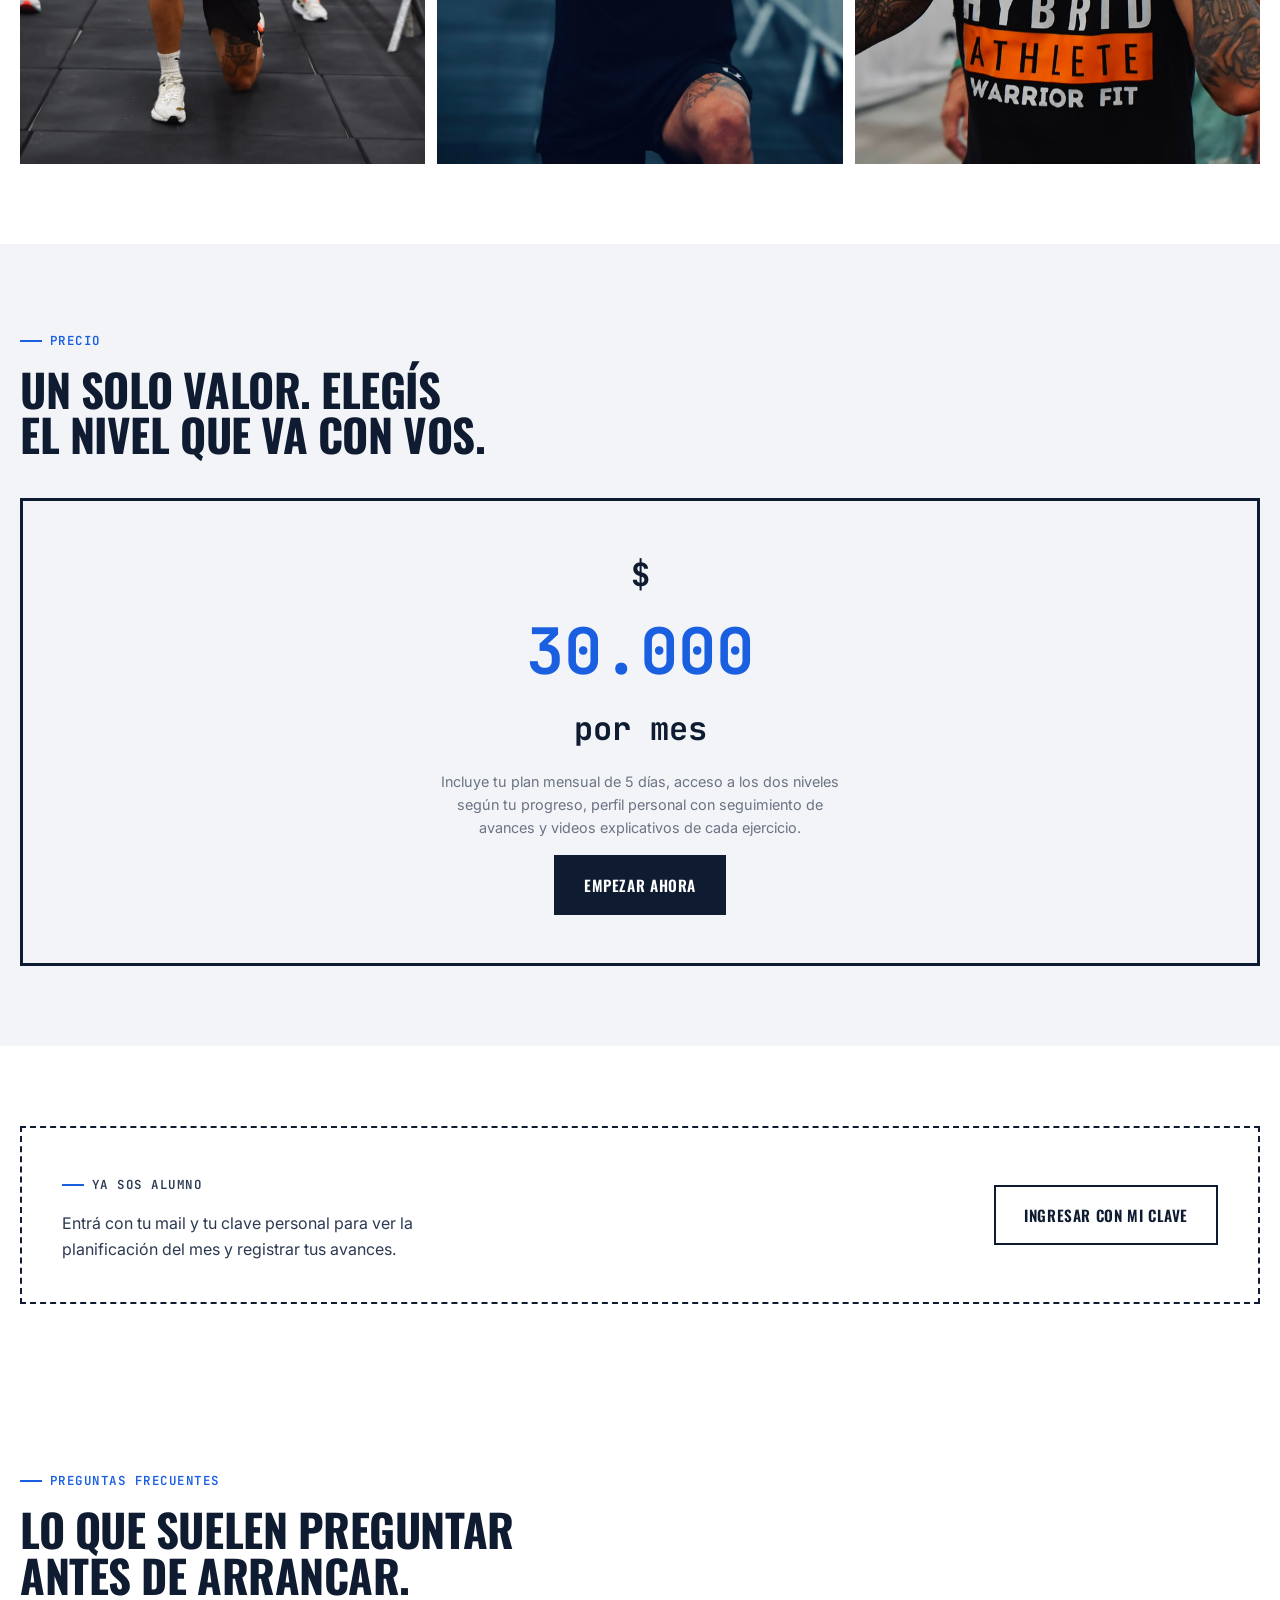
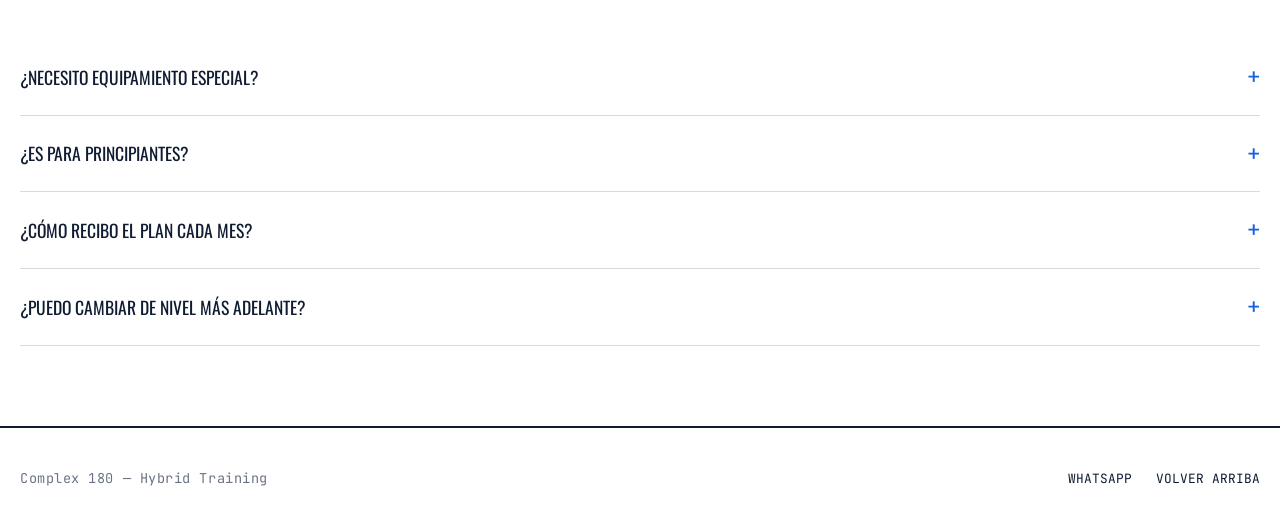
==== commit 0a93a766: "Move logo to centered brand mark below the nav on the landing page Pulled the logo out of the top na" ====
--- a/index.html
+++ b/index.html
@@ -6,6 +6,11 @@
 <title>Complex 180 — Entrenamiento híbrido, fuerza y resistencia</title>
 <meta name="description" content="Planificación mensual de entrenamiento híbrido 5 días por semana, en dos niveles: OPEN y PRO. Perfil personal, seguimiento de avances y videos explicativos de cada ejercicio.">
 <link rel="icon" type="image/jpeg" href="assets/img/logo.jpg">
+<link rel="manifest" href="manifest.json">
+<link rel="apple-touch-icon" href="assets/icons/apple-touch-icon.png">
+<meta name="theme-color" content="#1a5fe0">
+<meta name="apple-mobile-web-app-capable" content="yes">
+<meta name="apple-mobile-web-app-title" content="Complex 180">
 
 <meta property="og:type" content="website">
 <meta property="og:url" content="https://complex180.github.io/hybrid/">
@@ -18,15 +23,12 @@
 <link rel="stylesheet" href="https://fonts.googleapis.com/css2?family=Oswald:wght@500;600;700&family=Inter:wght@400;500;600&family=JetBrains+Mono:wght@400;600;700&display=swap">
 
 <link rel="preload" as="image" href="assets/img/gaby-hero.jpg" fetchpriority="high">
-<link rel="stylesheet" href="styles.css?v=20260813">
+<link rel="stylesheet" href="styles.css?v=20260814k">
 </head>
 <body>
 <a href="#main" class="skip-link">Saltar al contenido</a>
 
 <header class="nav">
-  <a href="#top" class="nav-brand">
-    <img src="assets/img/logo.jpg" alt="Complex 180 — Hybrid Training" width="120" height="120">
-  </a>
   <nav class="nav-links" aria-label="Navegación principal">
     <a href="#metodo">Método</a>
     <a href="#niveles">Niveles</a>
@@ -38,6 +40,10 @@
     <a class="btn btn-ghost" href="perfil.html">Ingresar</a>
   </div>
 </header>
+
+<a href="#top" class="brand-mark">
+  <img src="assets/img/logo.jpg" alt="Complex 180 — Hybrid Training">
+</a>
 
 <main id="main">
 
--- a/styles.css
+++ b/styles.css
@@ -86,6 +86,8 @@
 .btn-primary:hover { background: var(--accent); border-color: var(--accent); }
 .btn-ghost { background: transparent; color: var(--ink); }
 .btn-ghost:hover { background: var(--ink); color: #fff; }
+.btn-accent { background: var(--accent); color: #fff; border-color: var(--accent); }
+.btn-accent:hover { background: var(--accent-2); border-color: var(--accent-2); }
 .btn-block { width: 100%; }
 
 /* =============================================================
@@ -114,12 +116,18 @@
 
 @media (min-width: 960px) { .nav-links { display: flex; } }
 
+.brand-mark { display: flex; justify-content: center; padding: 1.25rem 1.25rem 0; }
+.brand-mark img { width: 140px; height: auto; animation: login-logo-pulse 2.6s ease-in-out infinite; }
+@media (prefers-reduced-motion: reduce) {
+  .brand-mark img { animation: none; }
+}
+
 /* =============================================================
    6. Hero
    ============================================================= */
 .hero {
   display: grid; gap: 2.5rem;
-  padding: 3rem 1.25rem 4rem;
+  padding: 1.5rem 1.25rem 4rem;
   max-width: 1280px; margin-inline: auto;
 }
 .hero-copy { display: flex; flex-direction: column; align-items: flex-start; }
@@ -153,7 +161,7 @@
 .stat-label { font-size: .75rem; text-transform: uppercase; letter-spacing: .04em; color: var(--mute); margin-top: .35rem; }
 
 @media (min-width: 960px) {
-  .hero { grid-template-columns: 1.2fr .8fr; align-items: center; padding-top: 4.5rem; }
+  .hero { grid-template-columns: 1.2fr .8fr; align-items: center; padding-top: 2rem; }
   .hero-figure { justify-self: end; }
 }
 
@@ -263,11 +271,63 @@
 .modal-close { position: absolute; top: 1rem; right: 1rem; font-family: var(--mono); font-size: 1rem; }
 
 /* =============================================================
+   9a. Login gate (perfil.html — pantalla de mail + clave)
+   ============================================================= */
+.login-gate {
+  background: var(--bg);
+  min-height: calc(100dvh - 68px);
+  display: flex; align-items: center; justify-content: center;
+  padding: 4rem 1.25rem;
+}
+.login-gate[hidden] { display: none; }
+.login-card { width: 100%; max-width: 400px; text-align: center; }
+.login-logo-wrap { width: 210px; margin: 0 auto 1.75rem; }
+.login-logo-wrap img { width: 100%; animation: login-logo-pulse 2.6s ease-in-out infinite; }
+@keyframes login-logo-pulse {
+  0%, 100% { transform: scale(1); }
+  50% { transform: scale(1.06); }
+}
+@media (prefers-reduced-motion: reduce) {
+  .login-logo-wrap img { animation: none; }
+}
+.login-tagline {
+  font-family: var(--mono); font-size: .8rem; letter-spacing: .1em; text-transform: uppercase;
+  color: var(--mute); margin-bottom: 2rem;
+}
+.login-features { display: flex; flex-direction: column; gap: .5rem; margin-bottom: 2.5rem; text-align: center; padding: 0; }
+.login-features li {
+  font-family: var(--display); text-transform: uppercase; letter-spacing: -0.01em;
+  color: var(--ink); font-size: 1.05rem; font-weight: 600; line-height: 1.2;
+}
+.login-form { display: flex; flex-direction: column; gap: 1.15rem; text-align: left; }
+.login-form label { display: block; font-size: .78rem; font-weight: 600; color: var(--ink-soft); margin-bottom: .5rem; font-family: var(--mono); text-transform: uppercase; letter-spacing: .06em; }
+.login-form input {
+  width: 100%; padding: .85rem 1rem; font-family: var(--mono); font-size: .95rem;
+  border: 2px solid var(--ink); background: var(--bg); color: var(--ink);
+}
+.login-form input::placeholder { color: var(--mute); }
+.login-form input:focus { outline: none; border-color: var(--accent); background: var(--bg-2); }
+.login-pass-wrap { position: relative; }
+.login-pass-wrap input { padding-right: 3rem; }
+.login-pass-toggle {
+  position: absolute; right: .8rem; top: 50%; transform: translateY(-50%);
+  color: var(--mute); padding: .2rem; line-height: 0;
+}
+.login-pass-toggle:hover { color: var(--ink); }
+.login-submit { margin-top: .35rem; }
+.login-msg { margin-top: 1.25rem; text-align: center; font-family: var(--mono); font-size: .82rem; color: var(--accent); min-height: 1.2em; }
+.login-hint { margin-top: 1.5rem; text-align: center; color: var(--mute); font-size: .8rem; line-height: 1.5; }
+.login-register { color: var(--accent); font-weight: 700; }
+.login-register:hover { text-decoration: underline; }
+
+/* =============================================================
    9b. Profile form (perfil.html)
    ============================================================= */
 .profile-form { margin-top: 2rem; display: flex; flex-direction: column; gap: 1.1rem; }
 .profile-form label { display: flex; flex-direction: column; gap: .4rem; font-size: .85rem; font-weight: 600; }
 .pf-opt { color: var(--mute); font-weight: 400; }
+.pf-file-status { font-weight: 400; color: var(--accent); font-family: var(--mono); font-size: .78rem; min-height: 1em; }
+.pf-file-status a { color: inherit; }
 .profile-form input, .profile-form select, .profile-form textarea {
   border: 2px solid var(--ink); padding: .7rem .85rem; font-family: var(--sans); font-size: .95rem; font-weight: 400;
   background: var(--bg); color: var(--ink);
@@ -339,14 +399,33 @@
 .video-item small { color: var(--mute); font-family: var(--mono); font-size: .75rem; text-transform: uppercase; }
 .video-badge { font-family: var(--mono); font-size: .78rem; color: var(--mute); white-space: nowrap; }
 
-/* Tarjetas de video con miniatura + reproductor embebido */
-.video-grid { display: grid; grid-template-columns: repeat(auto-fill, minmax(220px, 1fr)); gap: 1rem; }
+/* Tarjetas de carpeta — pantalla inicial de Videos, una fila por grupo de Drive */
+.folder-grid { display: flex; flex-direction: column; gap: .75rem; }
+.folder-card {
+  border: 2px solid var(--ink); background: #fff; padding: 1.1rem 1.25rem; width: 100%; text-align: left;
+  cursor: pointer; display: flex; justify-content: space-between; align-items: center; gap: 1rem; font: inherit;
+  transition: background .2s, color .2s;
+}
+.folder-card:hover, .folder-card:focus-visible { background: var(--ink); color: #fff; }
+.folder-card strong { font-family: var(--display); text-transform: uppercase; font-size: .95rem; }
+.folder-card small { font-family: var(--mono); font-size: .75rem; text-transform: uppercase; opacity: .6; white-space: nowrap; }
+
+.video-back {
+  display: inline-flex; align-items: center; gap: .4rem; margin-bottom: 1.5rem;
+  font-family: var(--mono); font-size: .82rem; text-transform: uppercase; letter-spacing: .04em; color: var(--accent);
+}
+.video-back:hover { text-decoration: underline; }
+
+/* Tarjetas de video con miniatura + reproductor embebido, agrupadas por carpeta de Drive */
+.video-groups { display: flex; flex-direction: column; gap: 2rem; }
+.video-group > p { font-family: var(--mono); font-size: .78rem; text-transform: uppercase; letter-spacing: .04em; color: var(--accent); margin-bottom: .9rem; }
+.video-grid { display: grid; grid-template-columns: repeat(auto-fill, minmax(160px, 1fr)); gap: 1rem; }
 .video-card {
   border: 2px solid var(--ink); background: #fff; padding: 0; text-align: left;
   cursor: pointer; display: flex; flex-direction: column; font: inherit;
 }
 .video-card:hover .video-play, .video-card:focus-visible .video-play { background: var(--accent); }
-.video-thumb { position: relative; display: block; aspect-ratio: 16 / 9; background: var(--ink); overflow: hidden; }
+.video-thumb { position: relative; display: block; aspect-ratio: 9 / 16; background: var(--ink); overflow: hidden; }
 .video-thumb img { width: 100%; height: 100%; object-fit: cover; display: block; }
 .video-play {
   position: absolute; inset: 0; margin: auto; width: 52px; height: 52px;
@@ -358,8 +437,8 @@
 .video-card-body strong { font-family: var(--display); text-transform: uppercase; font-size: .95rem; }
 .video-card-body small { color: var(--mute); font-family: var(--mono); font-size: .75rem; text-transform: uppercase; }
 
-.modal-box-video { max-width: 860px; padding: 1.5rem; }
-.video-frame-wrap { position: relative; aspect-ratio: 16 / 9; margin-top: 1rem; background: #000; }
+.modal-box-video { max-width: 420px; padding: 1.25rem; }
+.video-frame-wrap { position: relative; aspect-ratio: 9 / 16; margin-top: 1rem; background: #000; }
 .video-frame-wrap iframe { position: absolute; inset: 0; width: 100%; height: 100%; border: 0; }
 
 /* PDF de planificación embebido */
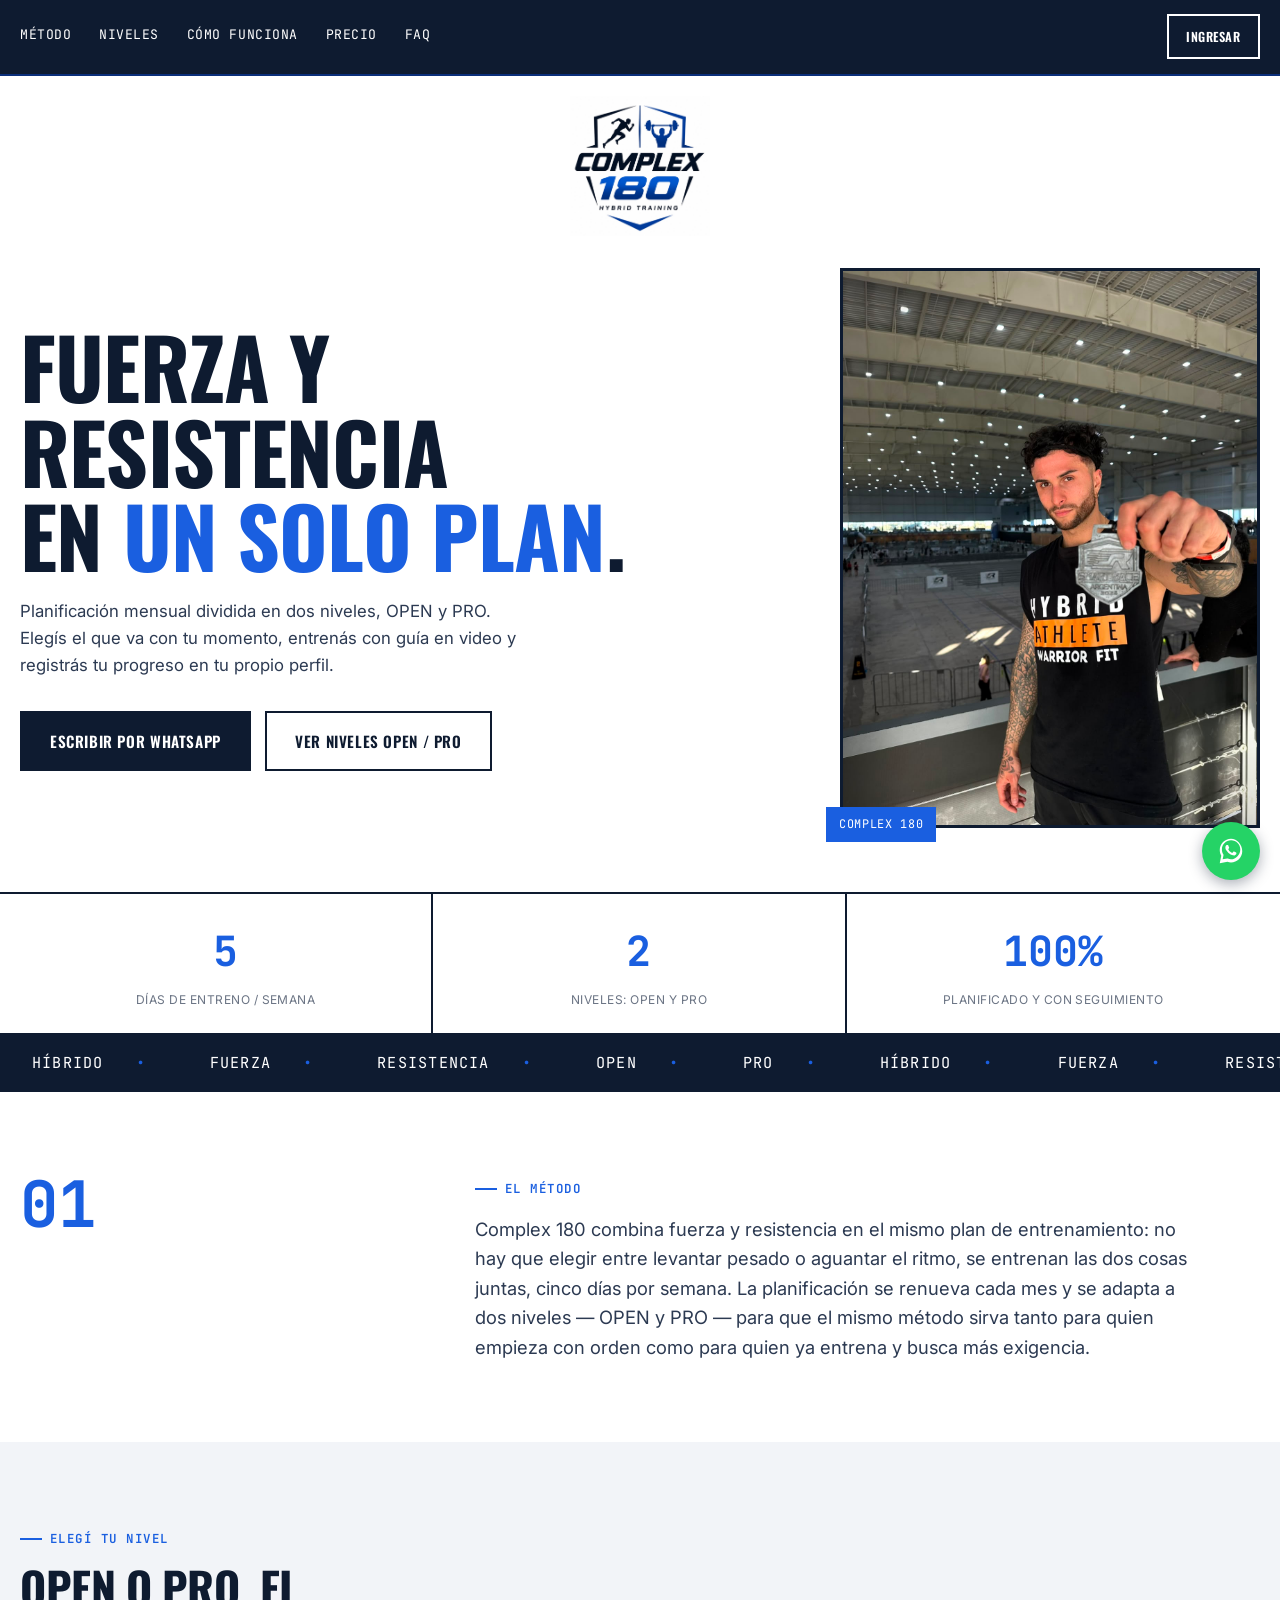
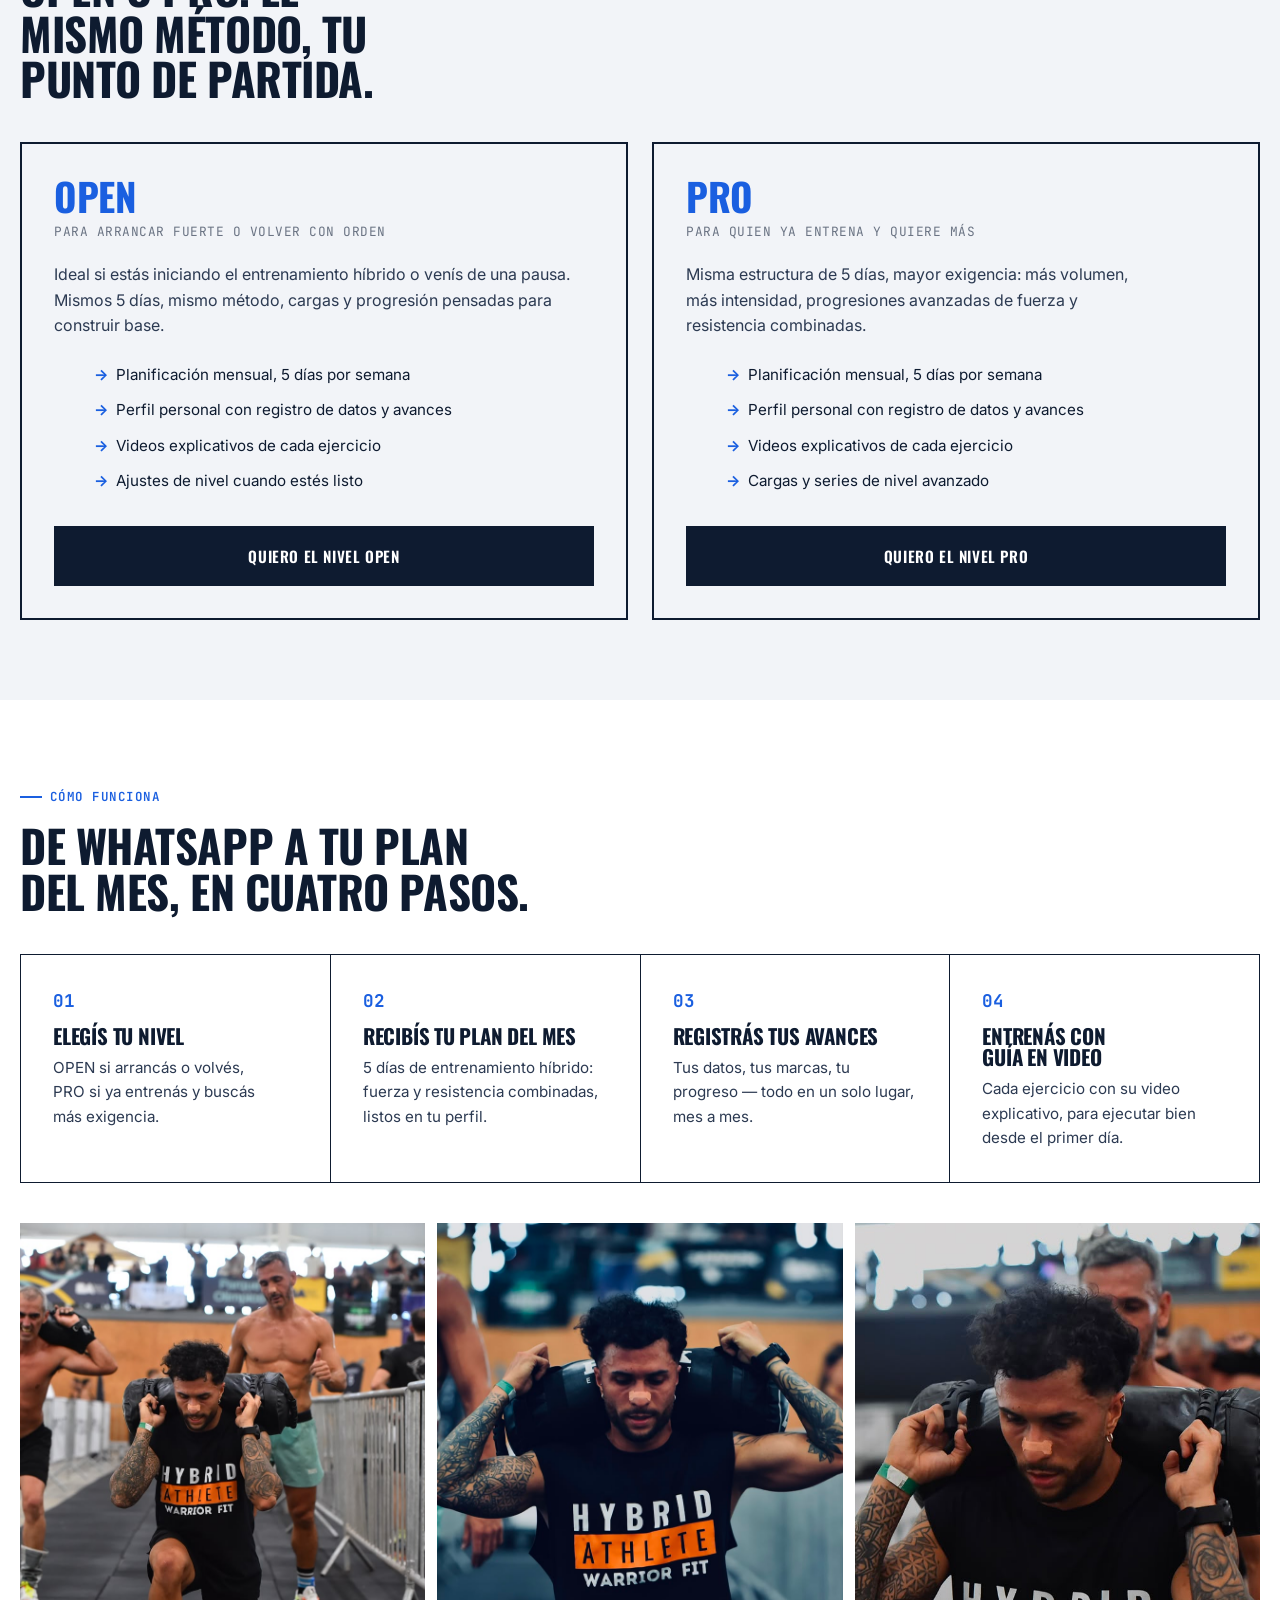
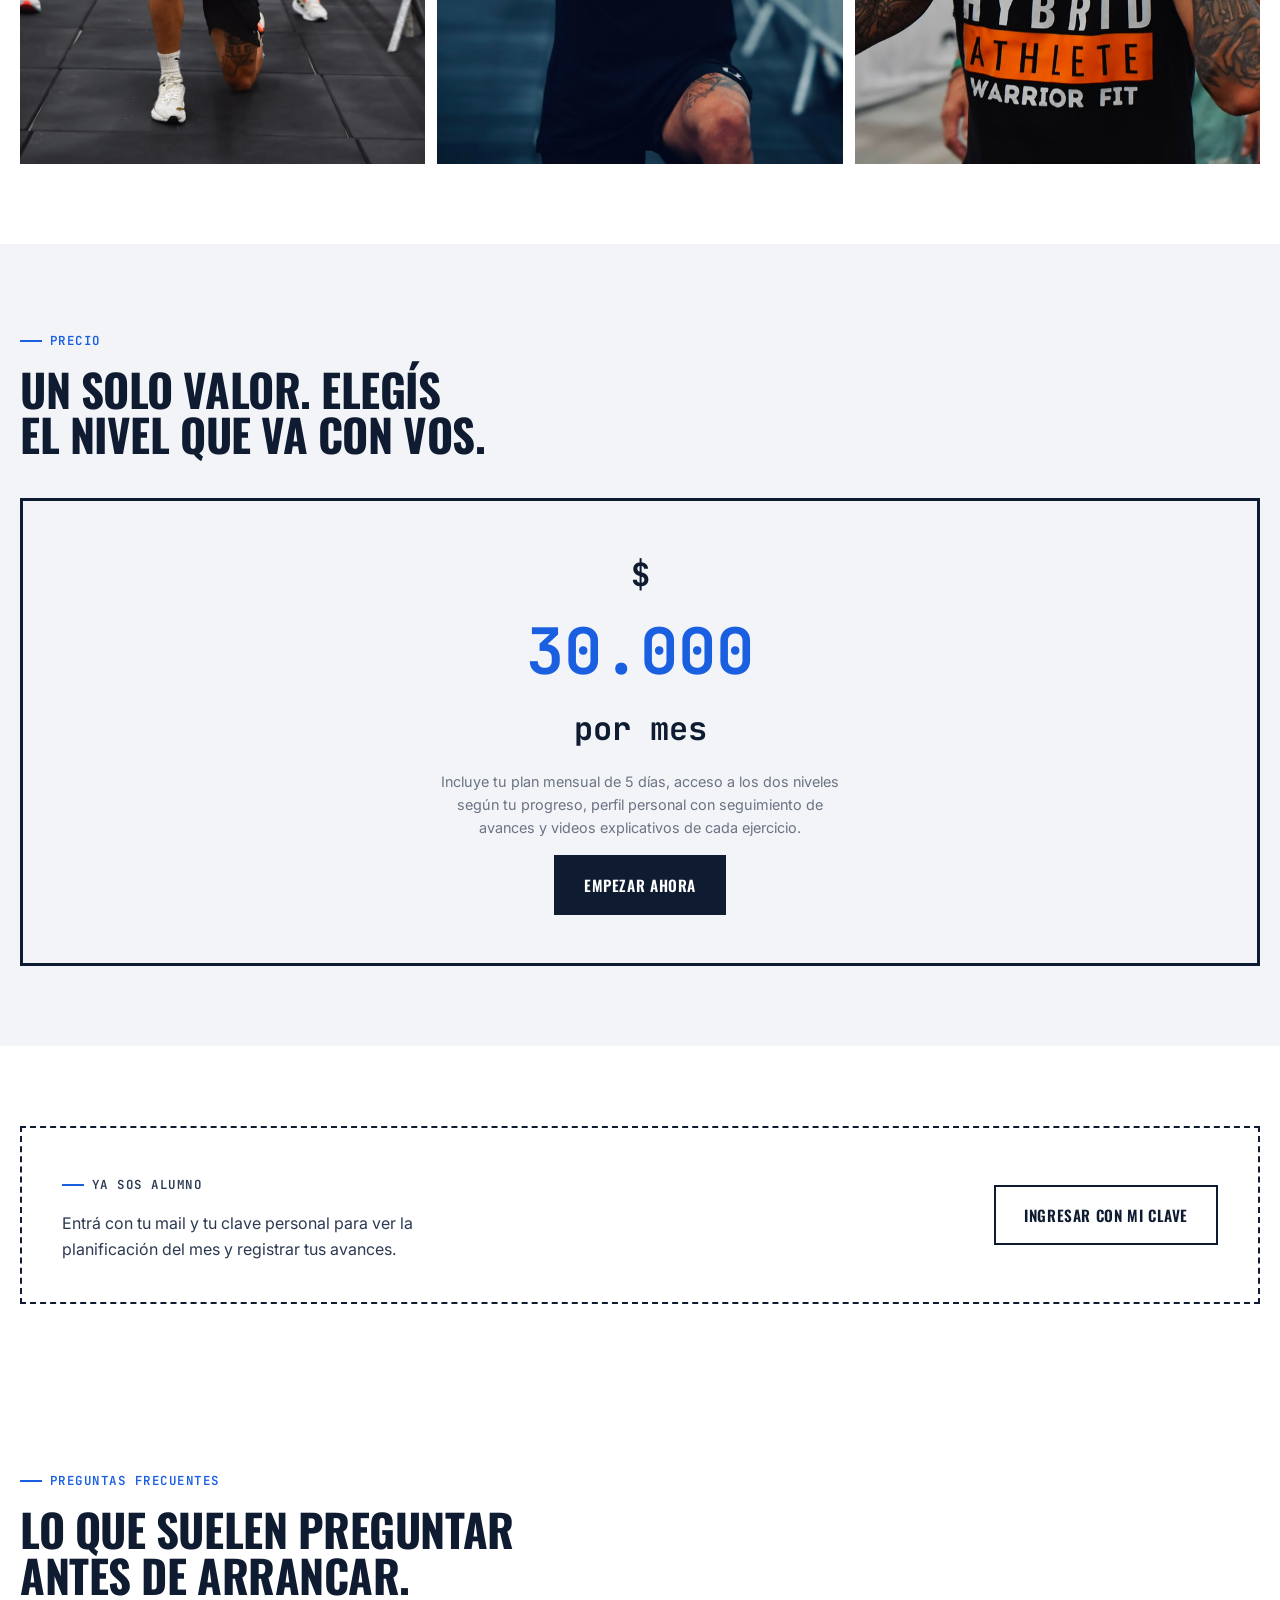
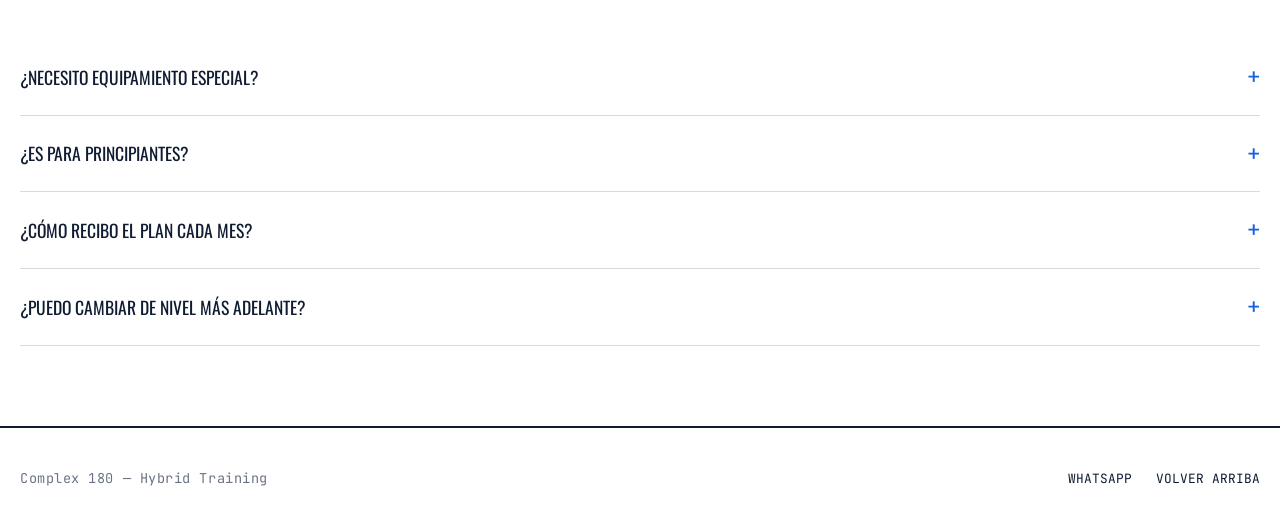
==== commit 54271e18: "Remove hero kicker label, title moves up to fill the space" ====
--- a/index.html
+++ b/index.html
@@ -23,7 +23,7 @@
 <link rel="stylesheet" href="https://fonts.googleapis.com/css2?family=Oswald:wght@500;600;700&family=Inter:wght@400;500;600&family=JetBrains+Mono:wght@400;600;700&display=swap">
 
 <link rel="preload" as="image" href="assets/img/gaby-hero.jpg" fetchpriority="high">
-<link rel="stylesheet" href="styles.css?v=20260814k">
+<link rel="stylesheet" href="styles.css?v=20260814l">
 </head>
 <body>
 <a href="#main" class="skip-link">Saltar al contenido</a>
@@ -49,7 +49,6 @@
 
   <section class="hero" id="top">
     <div class="hero-copy reveal">
-      <p class="kicker">Entrenamiento híbrido · 5 días por semana</p>
       <h1 class="hero-title">Fuerza y resistencia<br>en <em>un solo plan</em>.</h1>
       <p class="hero-sub">Planificación mensual dividida en dos niveles, OPEN y PRO. Elegís el que va con tu momento, entrenás con guía en video y registrás tu progreso en tu propio perfil.</p>
       <div class="hero-actions">
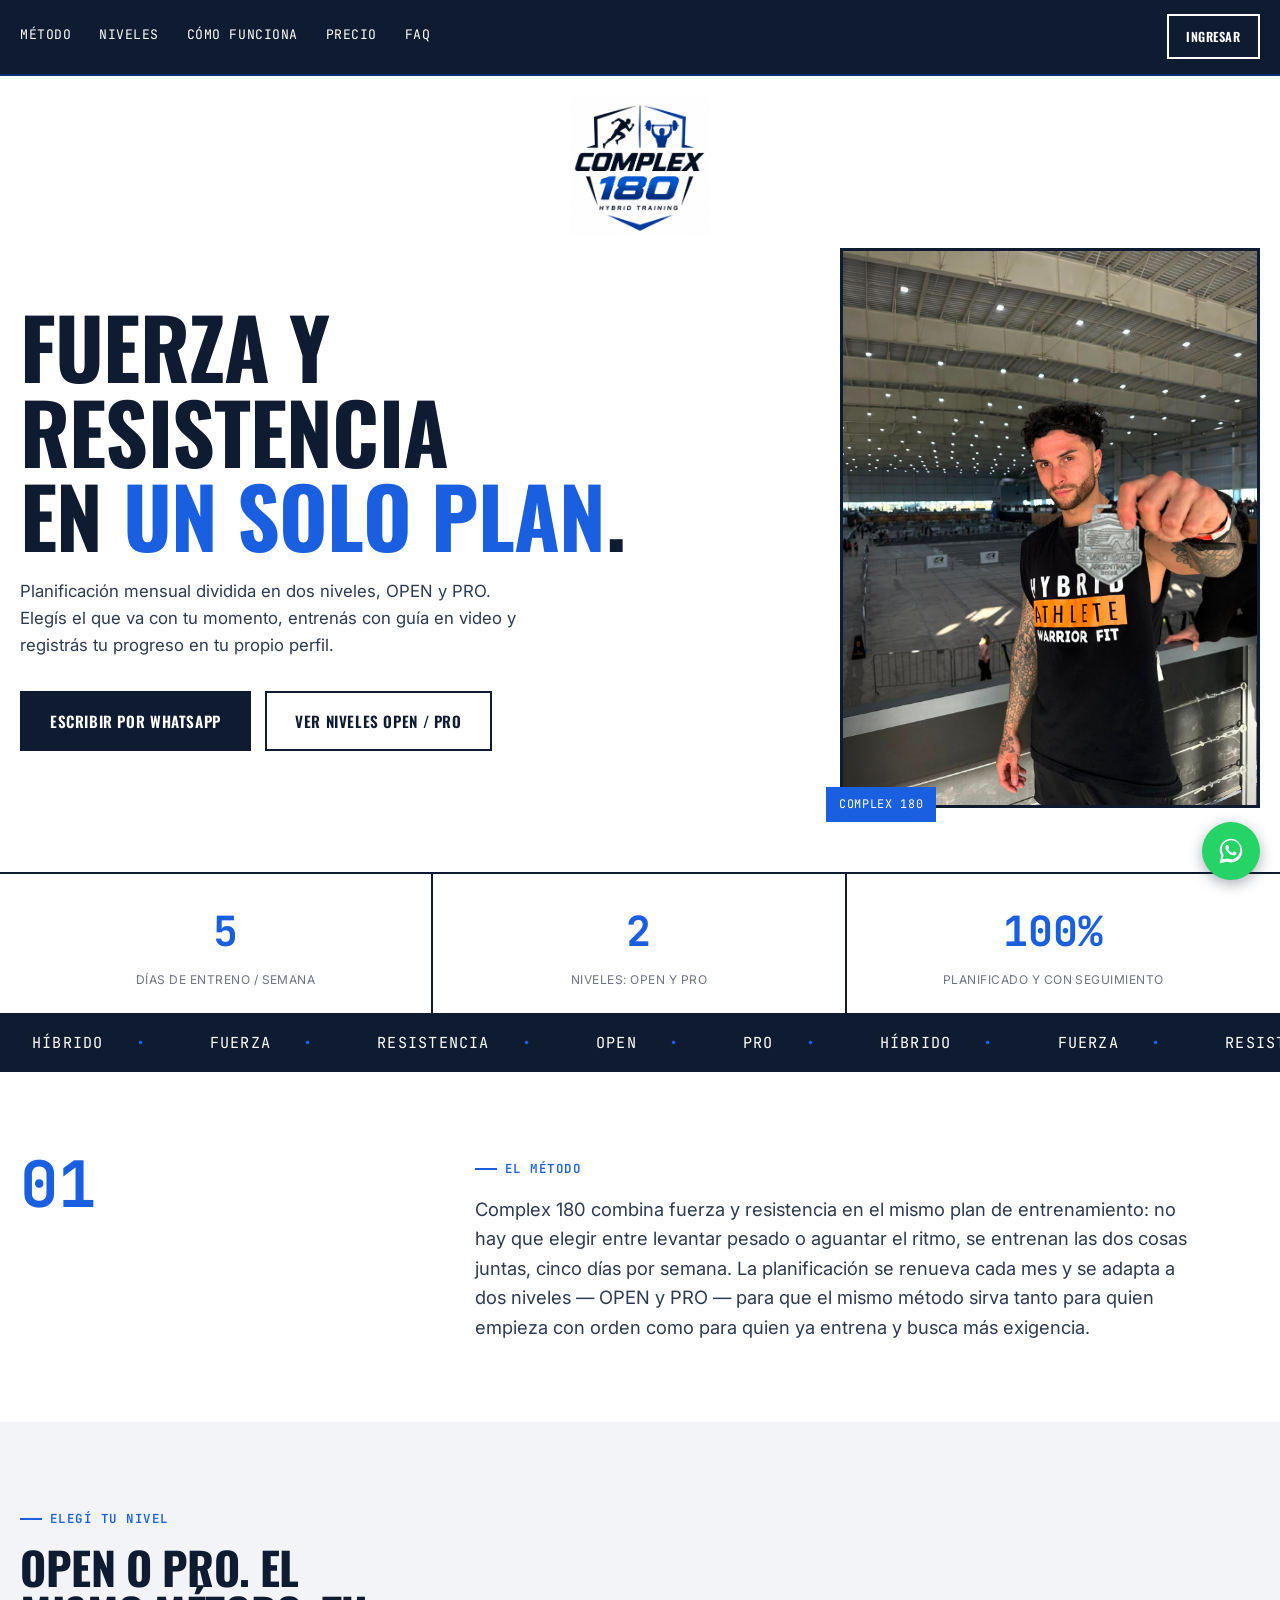
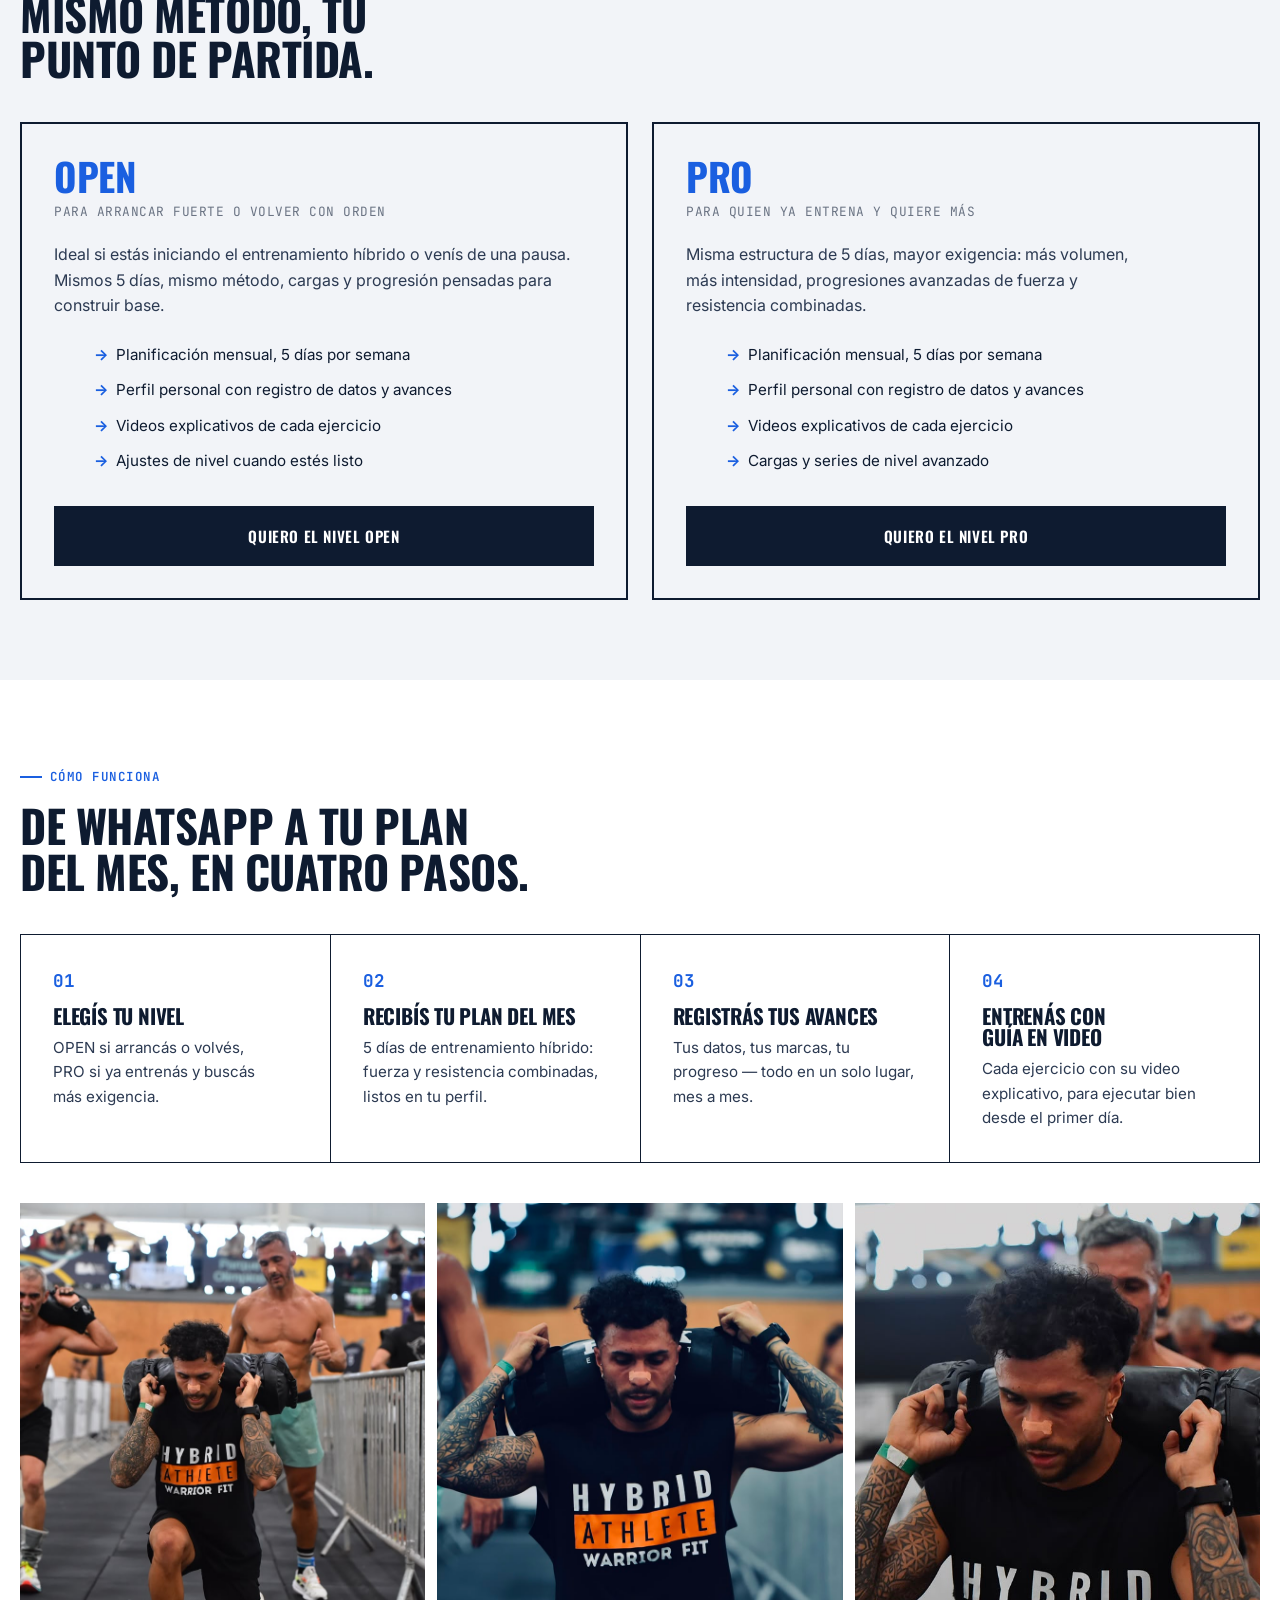
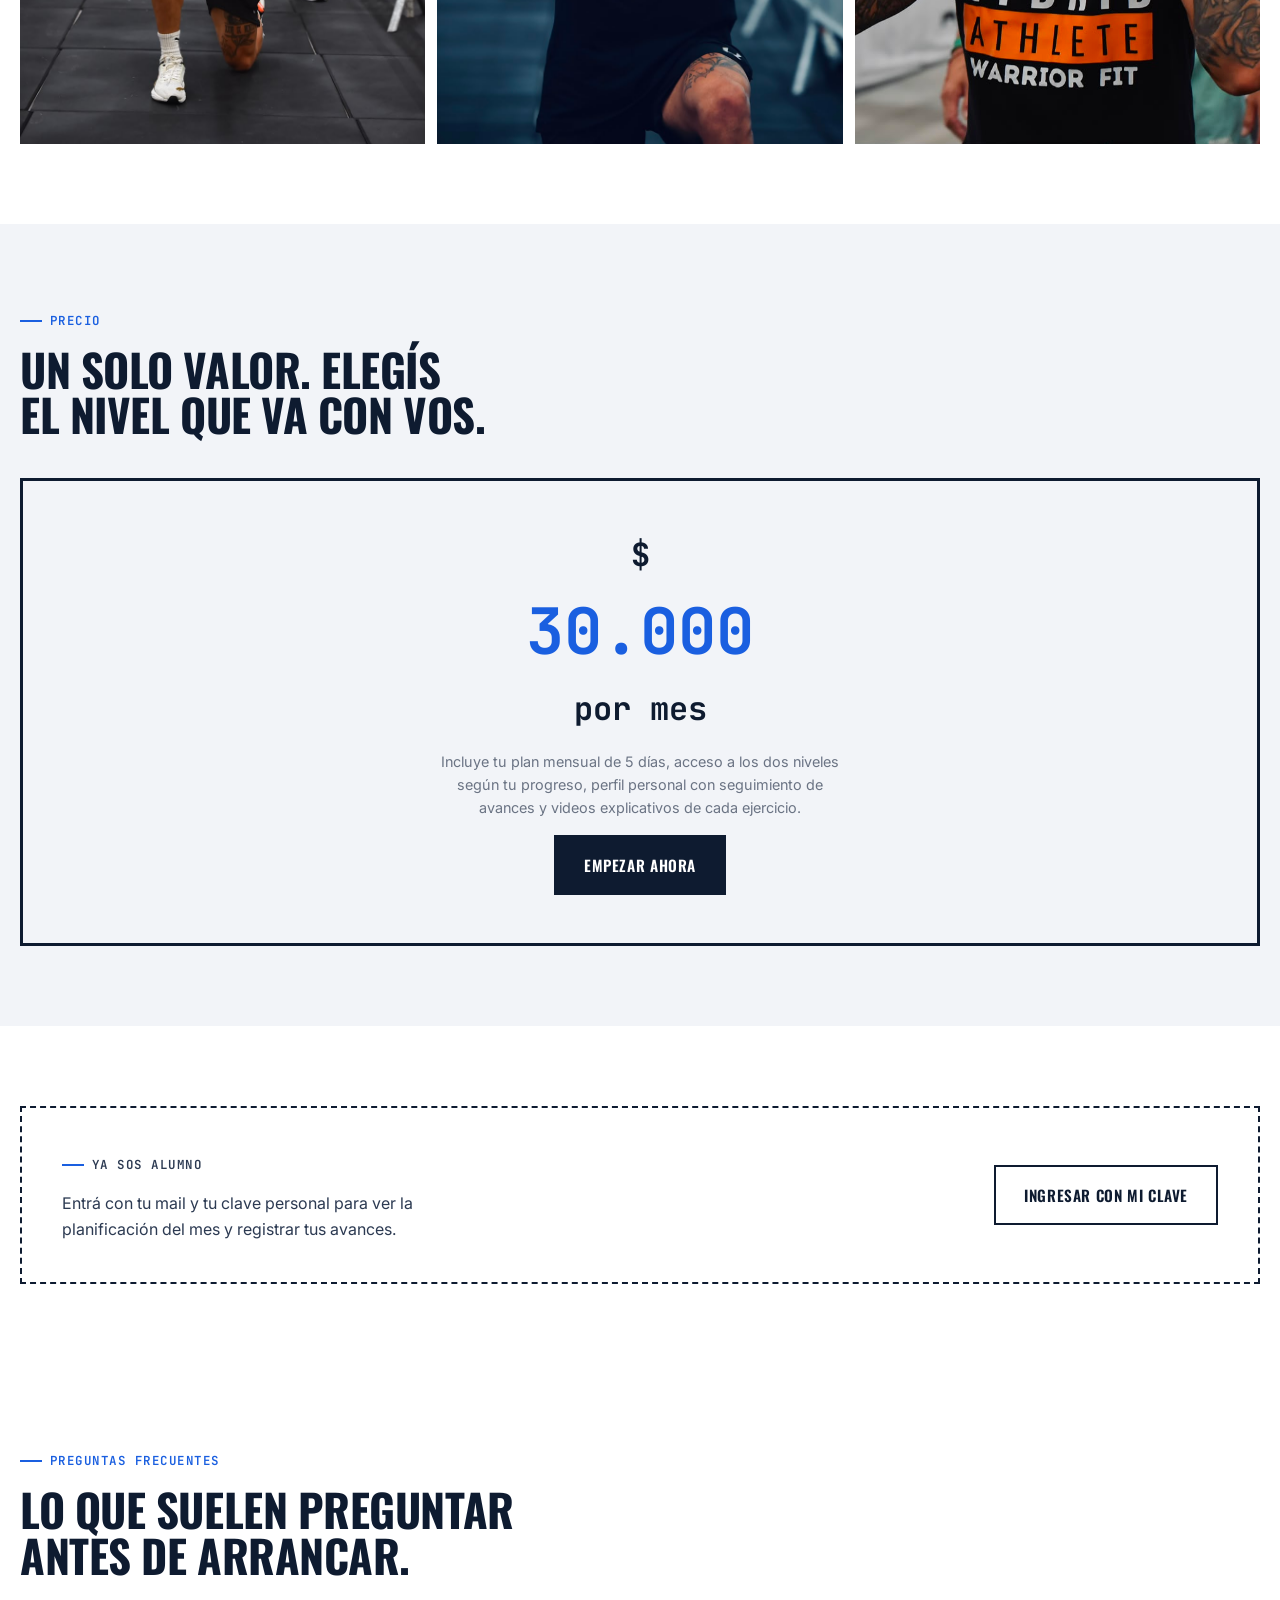
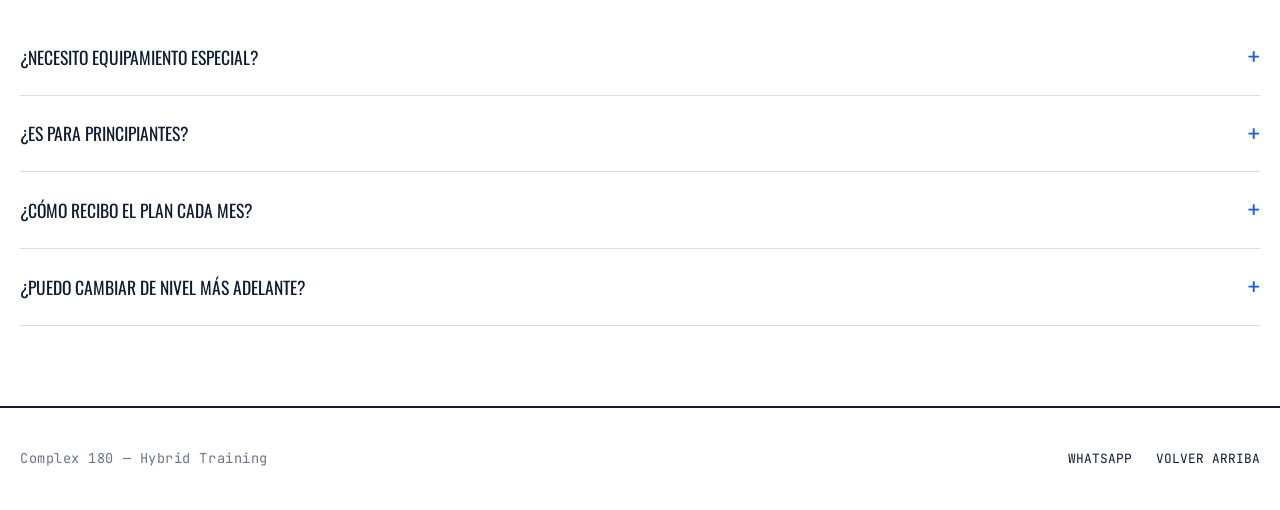
==== commit 364eae2d: "Tighten hero top spacing so the title sits closer to the logo" ====
--- a/index.html
+++ b/index.html
@@ -23,7 +23,7 @@
 <link rel="stylesheet" href="https://fonts.googleapis.com/css2?family=Oswald:wght@500;600;700&family=Inter:wght@400;500;600&family=JetBrains+Mono:wght@400;600;700&display=swap">
 
 <link rel="preload" as="image" href="assets/img/gaby-hero.jpg" fetchpriority="high">
-<link rel="stylesheet" href="styles.css?v=20260814l">
+<link rel="stylesheet" href="styles.css?v=20260814m">
 </head>
 <body>
 <a href="#main" class="skip-link">Saltar al contenido</a>
--- a/styles.css
+++ b/styles.css
@@ -127,7 +127,7 @@
    ============================================================= */
 .hero {
   display: grid; gap: 2.5rem;
-  padding: 1.5rem 1.25rem 4rem;
+  padding: .5rem 1.25rem 4rem;
   max-width: 1280px; margin-inline: auto;
 }
 .hero-copy { display: flex; flex-direction: column; align-items: flex-start; }
@@ -161,7 +161,7 @@
 .stat-label { font-size: .75rem; text-transform: uppercase; letter-spacing: .04em; color: var(--mute); margin-top: .35rem; }
 
 @media (min-width: 960px) {
-  .hero { grid-template-columns: 1.2fr .8fr; align-items: center; padding-top: 2rem; }
+  .hero { grid-template-columns: 1.2fr .8fr; align-items: center; padding-top: .75rem; }
   .hero-figure { justify-self: end; }
 }
 
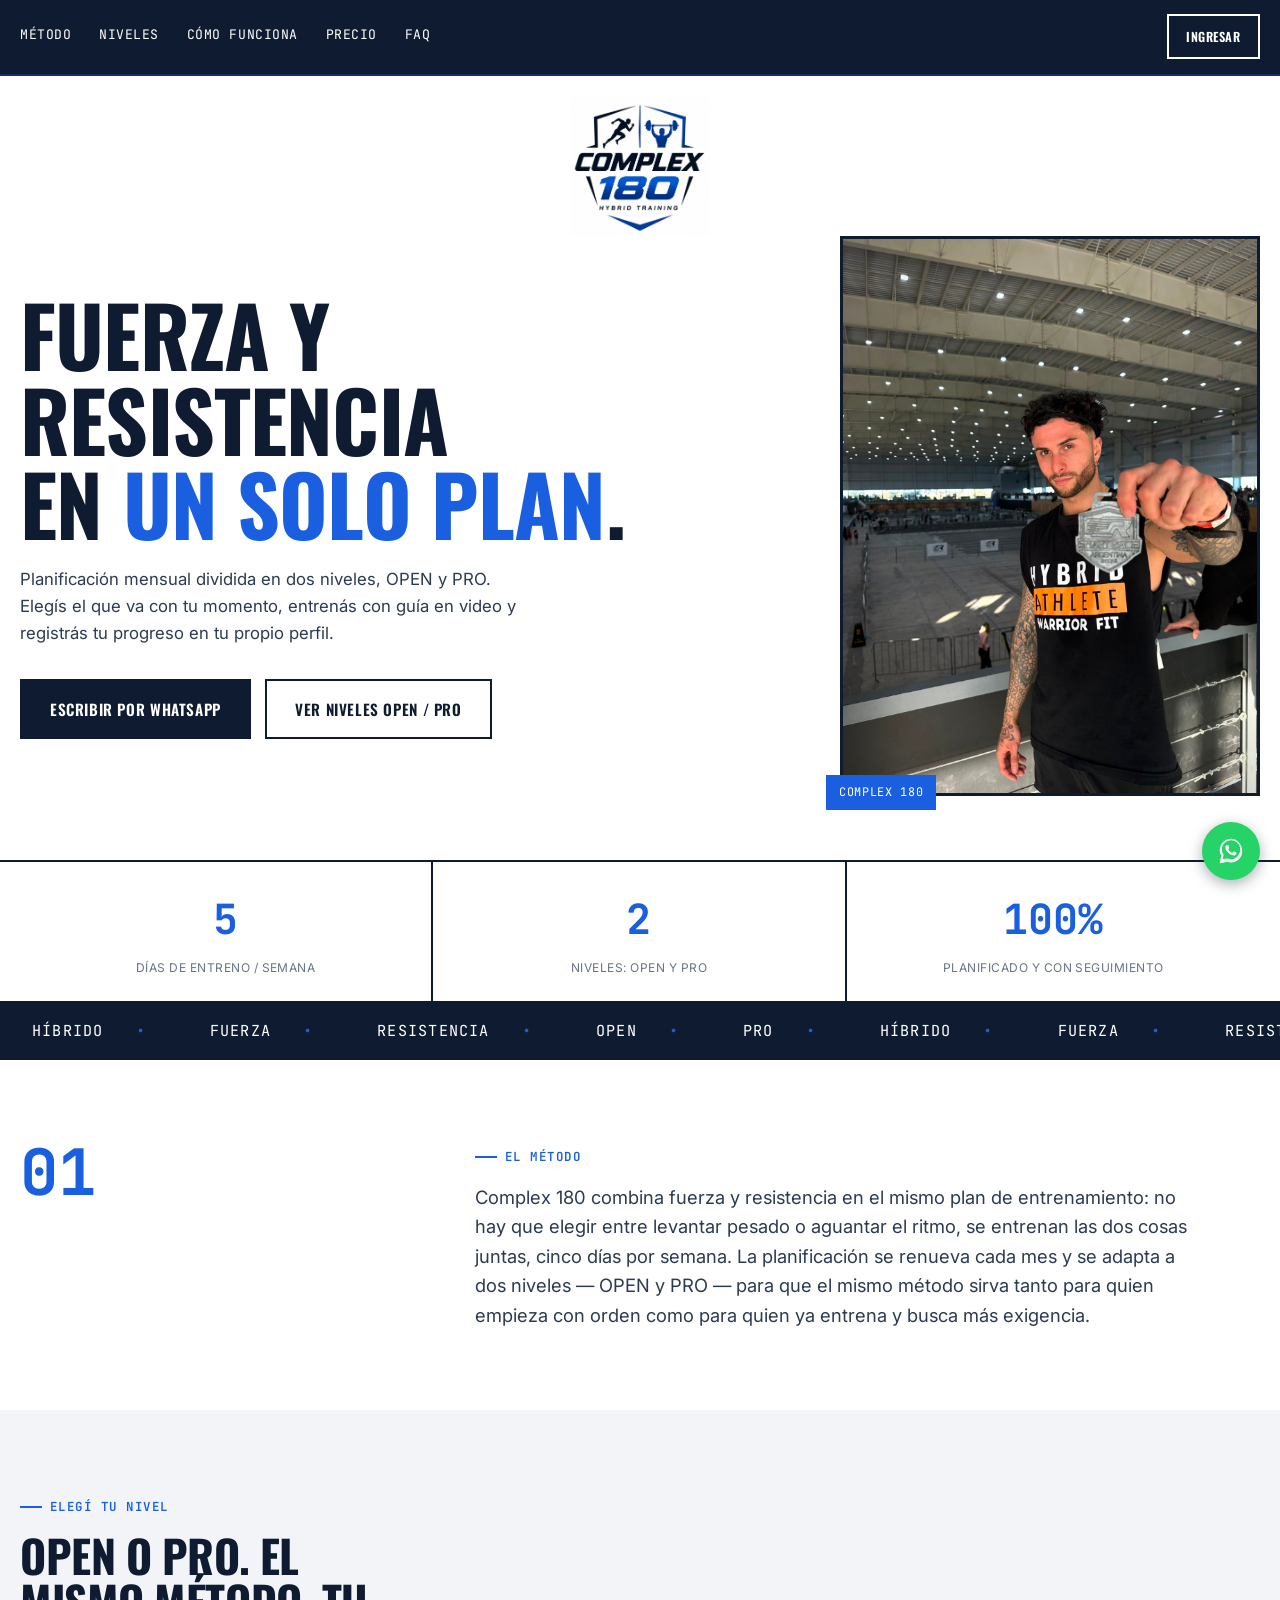
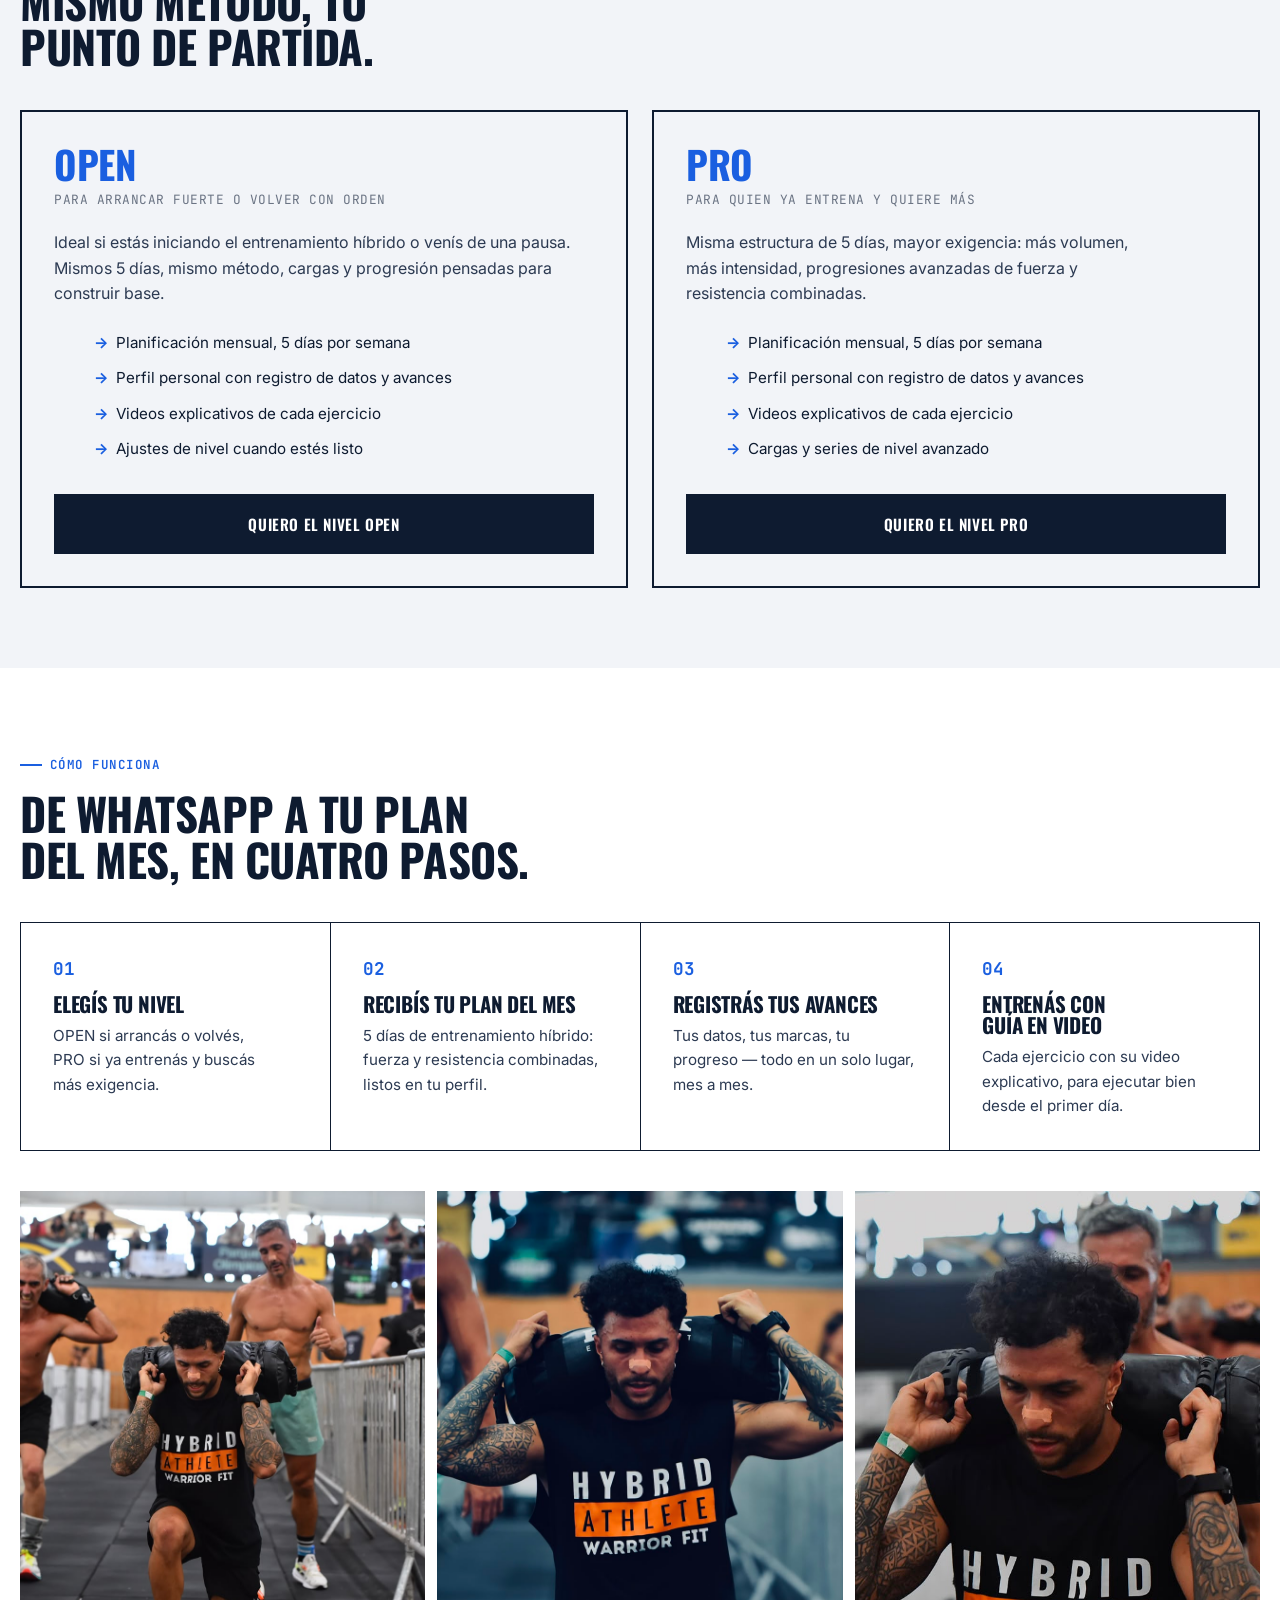
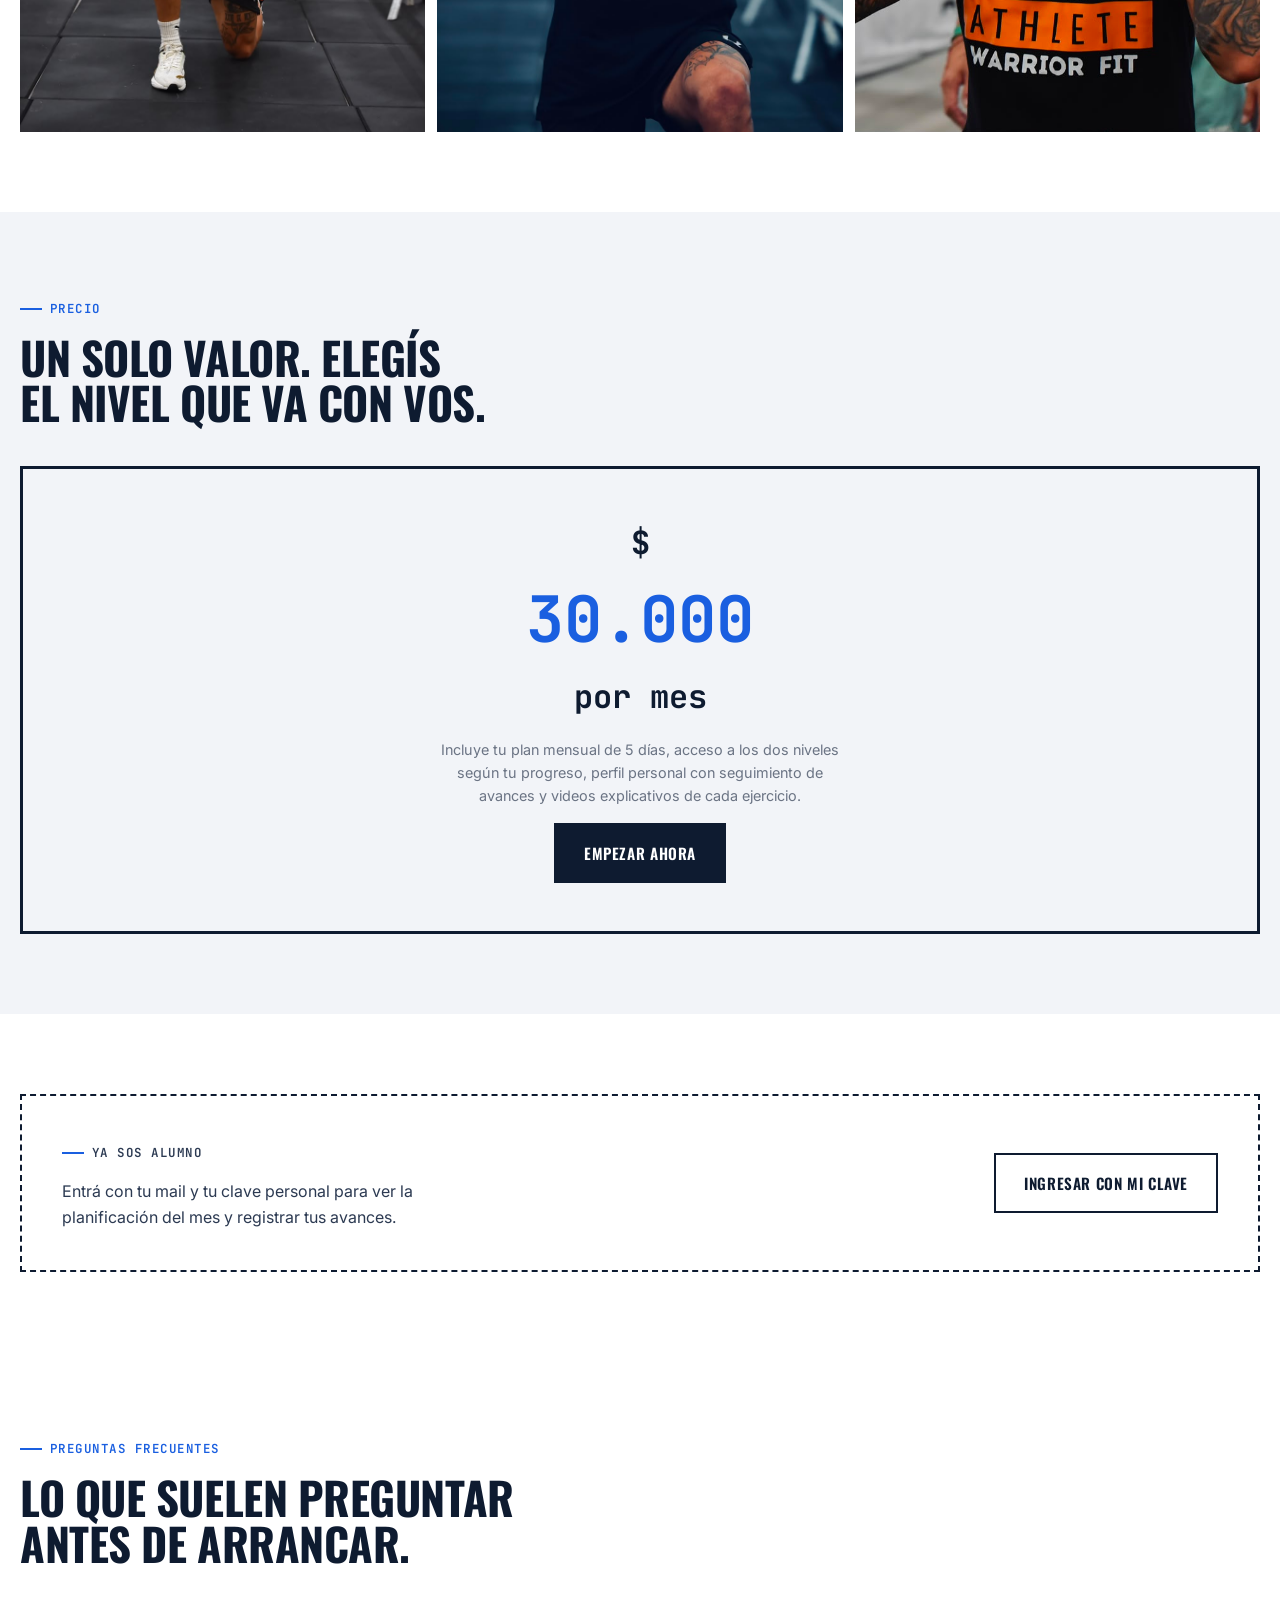
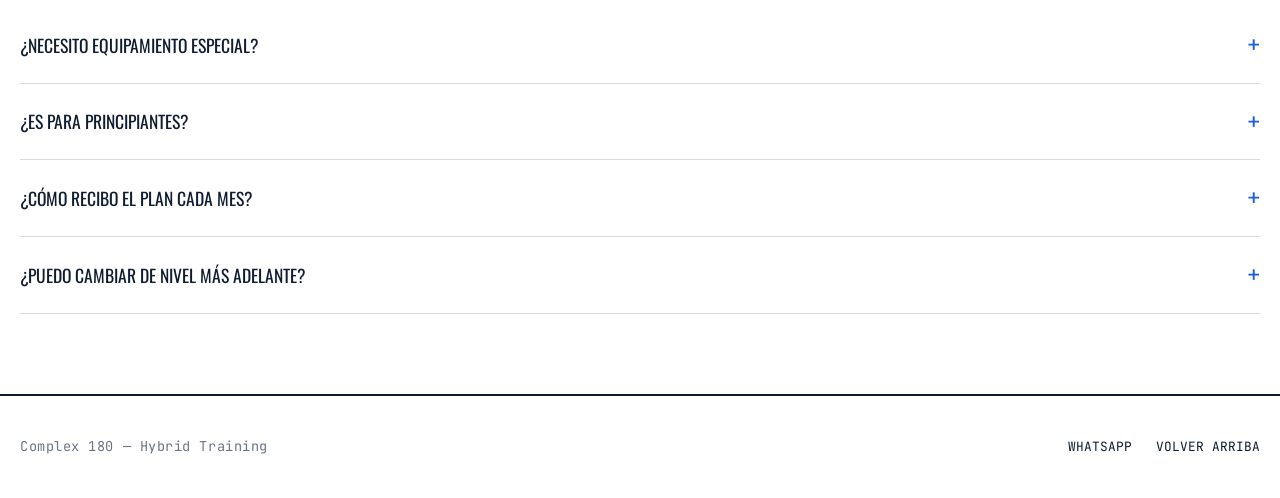
==== commit 5ac13c82: "Remove remaining hero top padding, title starts right after the logo" ====
--- a/index.html
+++ b/index.html
@@ -23,7 +23,7 @@
 <link rel="stylesheet" href="https://fonts.googleapis.com/css2?family=Oswald:wght@500;600;700&family=Inter:wght@400;500;600&family=JetBrains+Mono:wght@400;600;700&display=swap">
 
 <link rel="preload" as="image" href="assets/img/gaby-hero.jpg" fetchpriority="high">
-<link rel="stylesheet" href="styles.css?v=20260814m">
+<link rel="stylesheet" href="styles.css?v=20260814n">
 </head>
 <body>
 <a href="#main" class="skip-link">Saltar al contenido</a>
--- a/styles.css
+++ b/styles.css
@@ -127,7 +127,7 @@
    ============================================================= */
 .hero {
   display: grid; gap: 2.5rem;
-  padding: .5rem 1.25rem 4rem;
+  padding: 0 1.25rem 4rem;
   max-width: 1280px; margin-inline: auto;
 }
 .hero-copy { display: flex; flex-direction: column; align-items: flex-start; }
@@ -161,7 +161,7 @@
 .stat-label { font-size: .75rem; text-transform: uppercase; letter-spacing: .04em; color: var(--mute); margin-top: .35rem; }
 
 @media (min-width: 960px) {
-  .hero { grid-template-columns: 1.2fr .8fr; align-items: center; padding-top: .75rem; }
+  .hero { grid-template-columns: 1.2fr .8fr; align-items: center; padding-top: 0; }
   .hero-figure { justify-self: end; }
 }
 
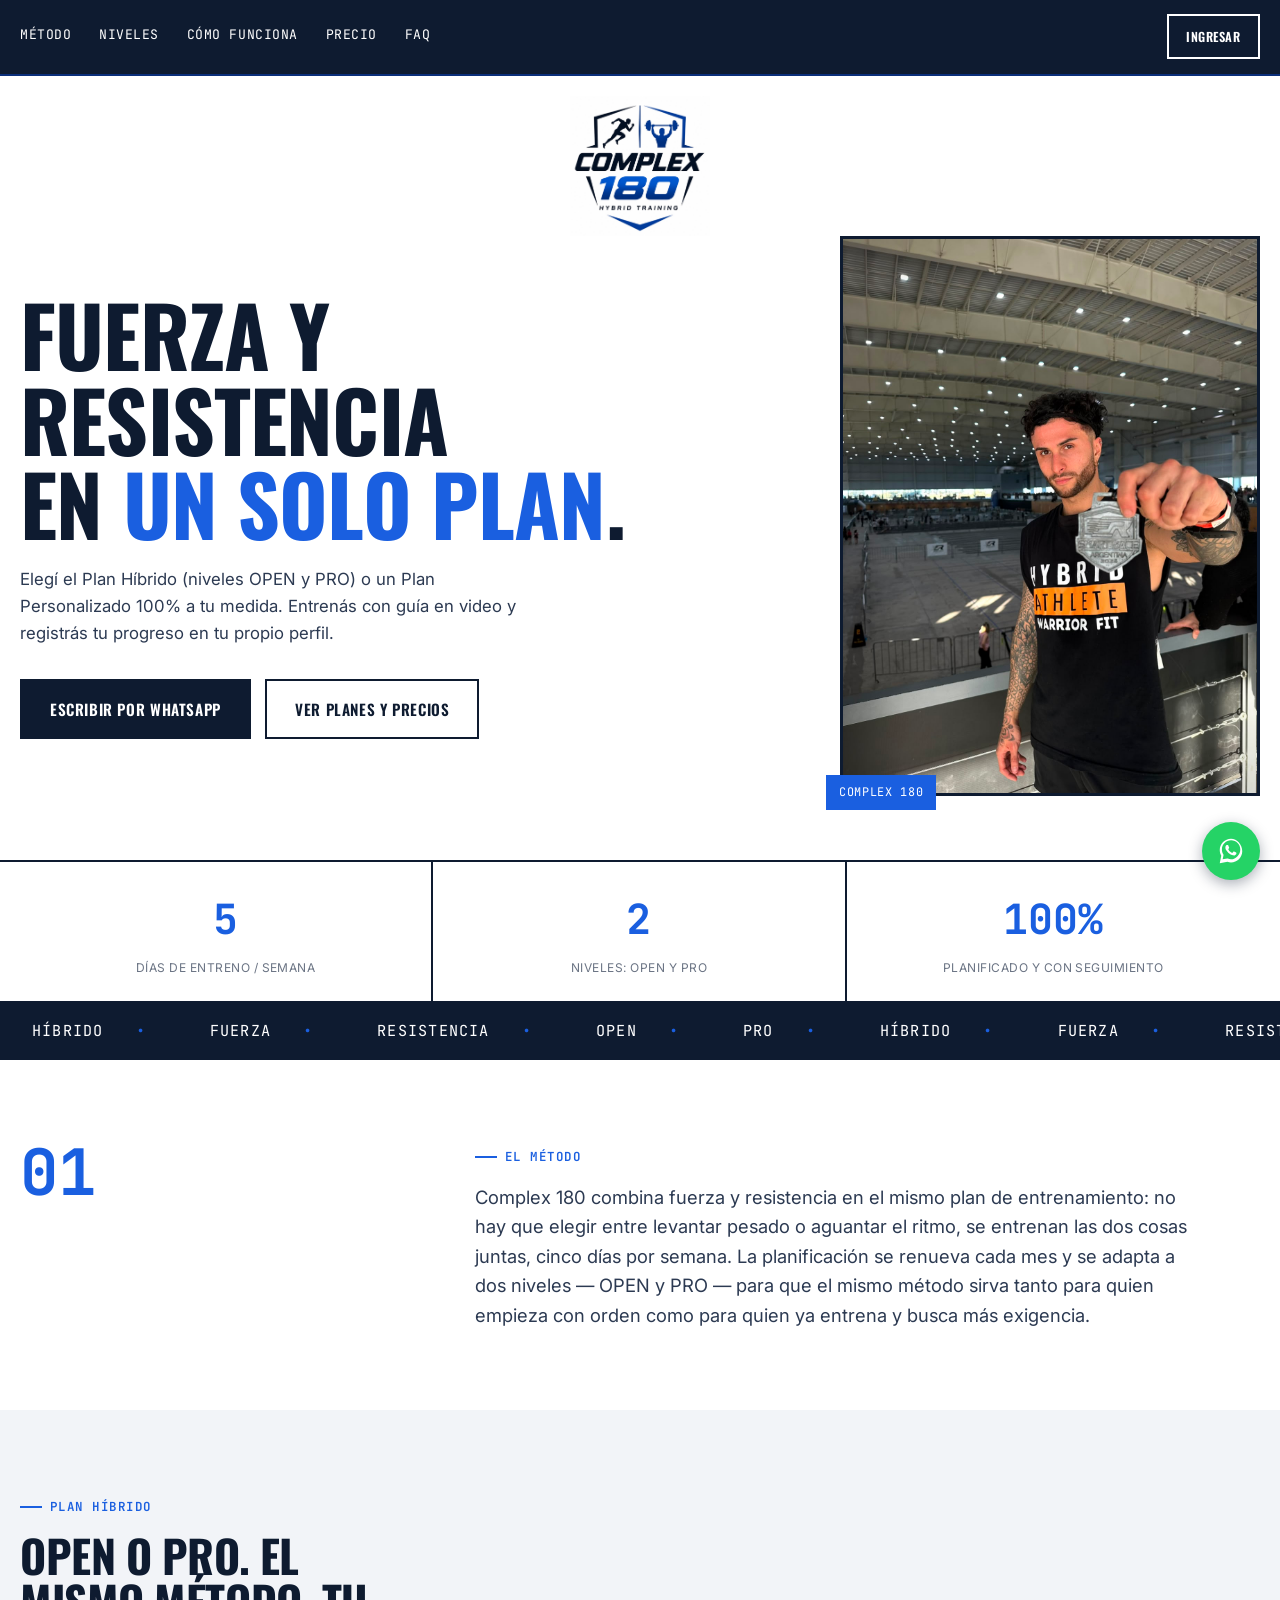
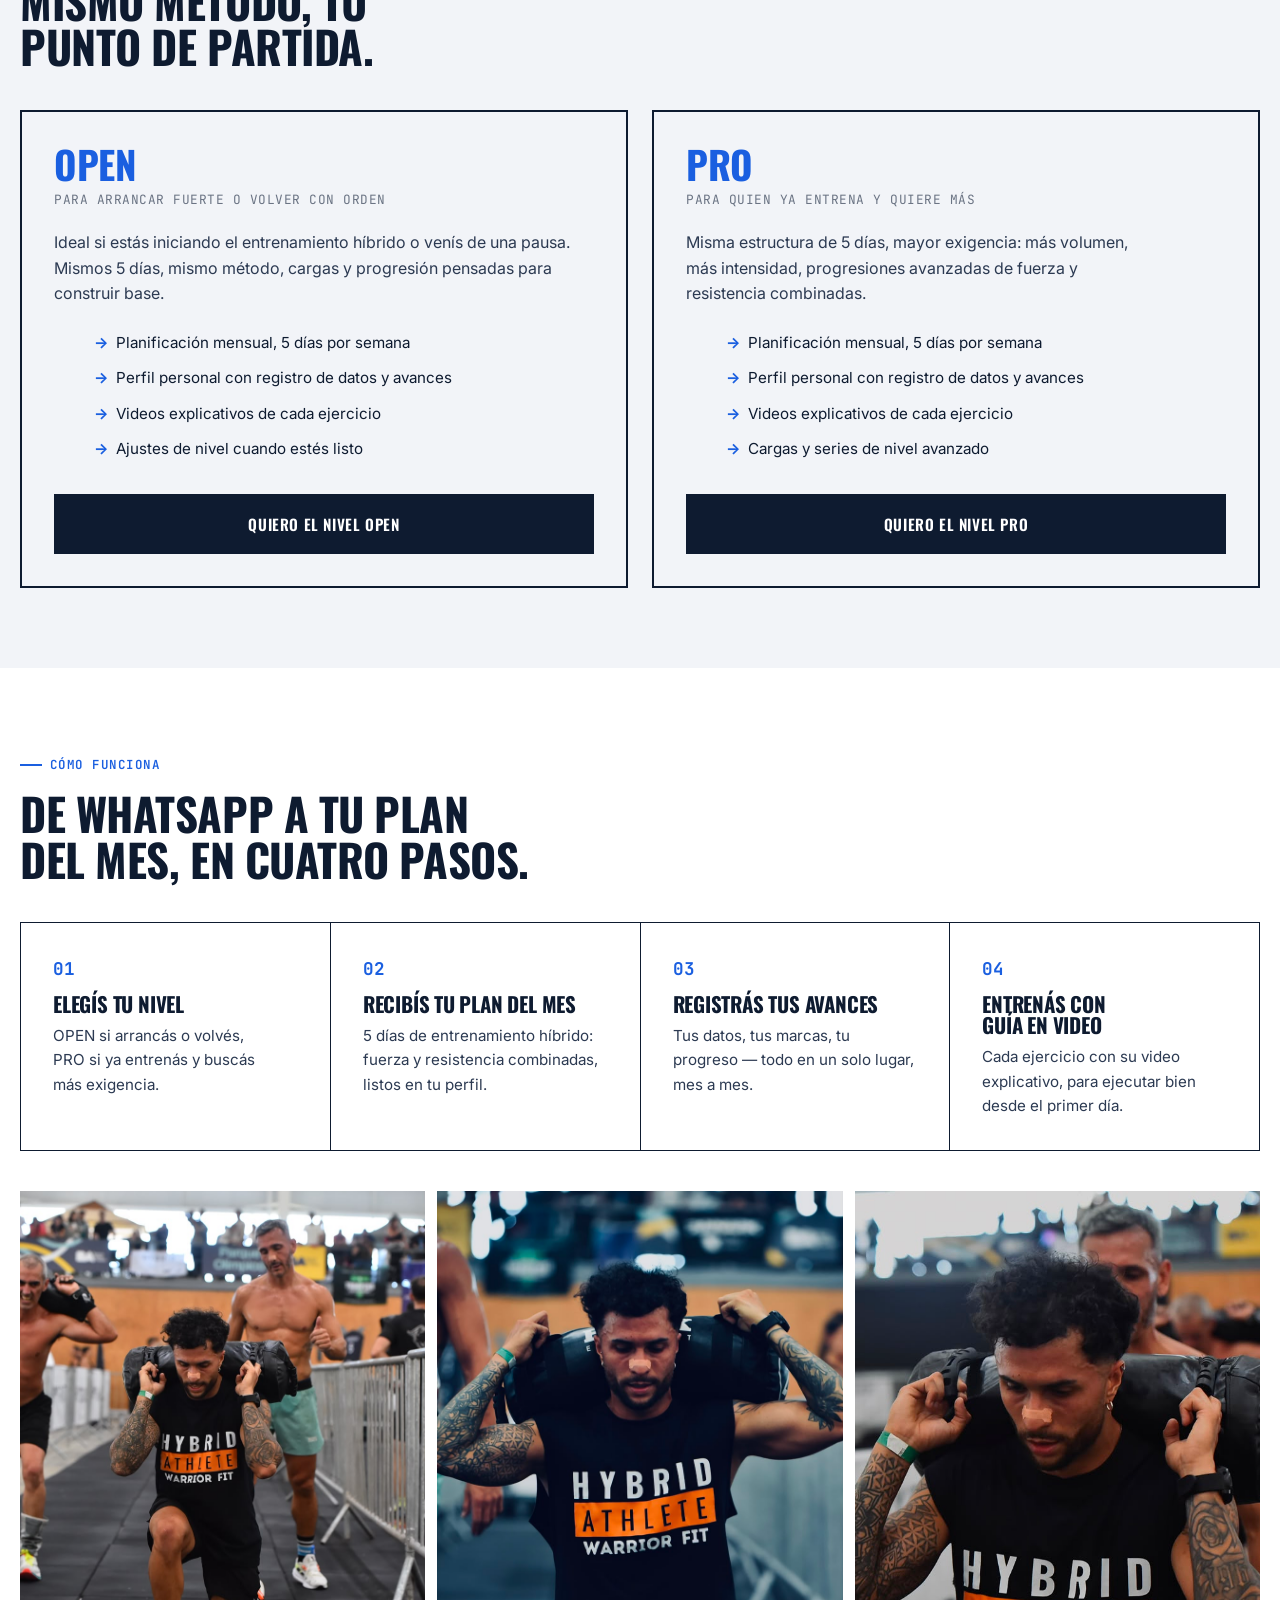
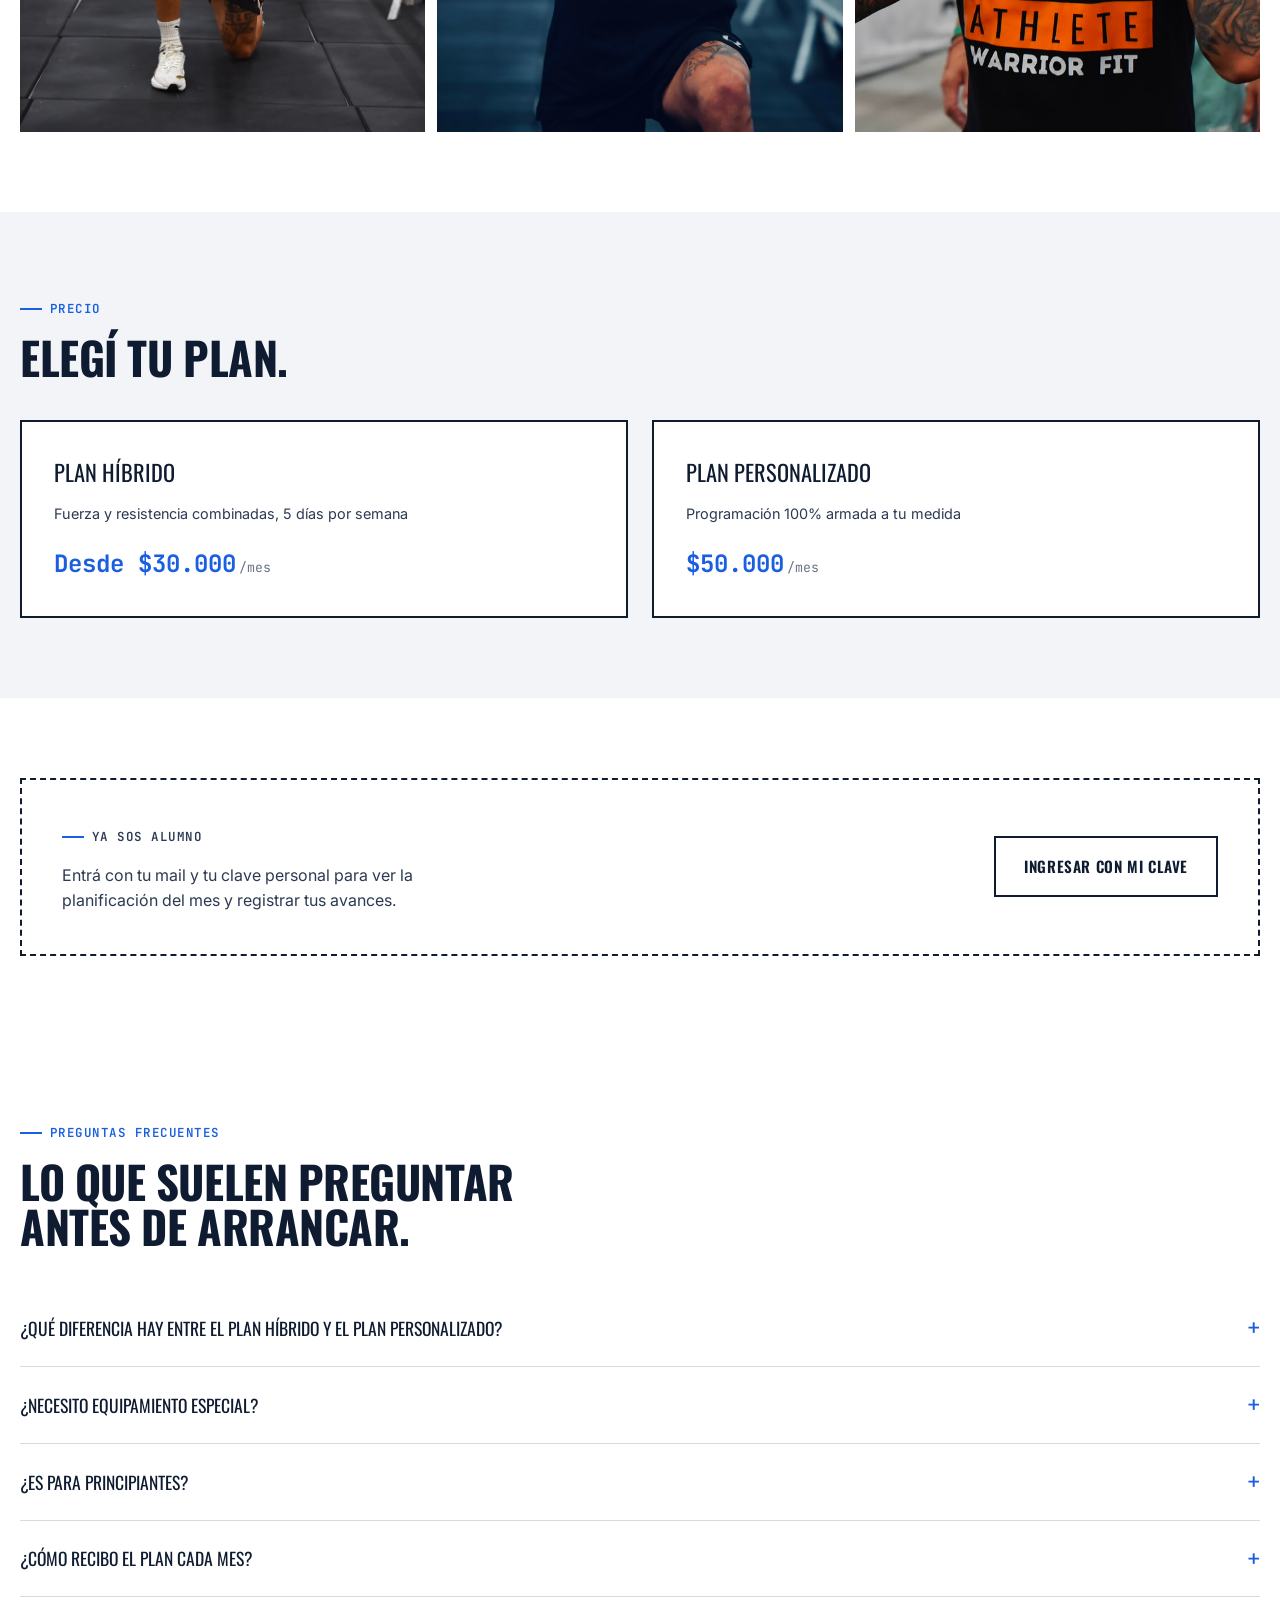
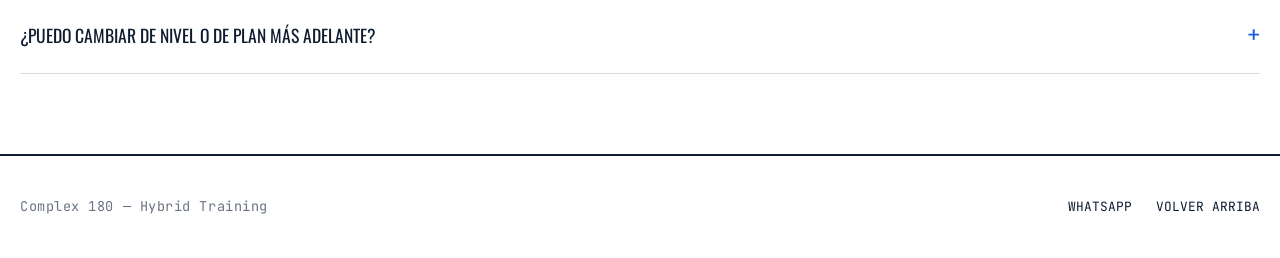
==== commit c8f92026: "New pricing methodology: Plan Híbrido / Plan Personalizado Landing page "Precio" section is now a 2-" ====
--- a/index.html
+++ b/index.html
@@ -4,7 +4,7 @@
 <meta charset="UTF-8">
 <meta name="viewport" content="width=device-width, initial-scale=1.0">
 <title>Complex 180 — Entrenamiento híbrido, fuerza y resistencia</title>
-<meta name="description" content="Planificación mensual de entrenamiento híbrido 5 días por semana, en dos niveles: OPEN y PRO. Perfil personal, seguimiento de avances y videos explicativos de cada ejercicio.">
+<meta name="description" content="Plan Híbrido (niveles OPEN y PRO) o Plan Personalizado 100% a tu medida. Perfil personal, seguimiento de avances y videos explicativos de cada ejercicio.">
 <link rel="icon" type="image/jpeg" href="assets/img/logo.jpg">
 <link rel="manifest" href="manifest.json">
 <link rel="apple-touch-icon" href="assets/icons/apple-touch-icon.png">
@@ -15,7 +15,7 @@
 <meta property="og:type" content="website">
 <meta property="og:url" content="https://complex180.github.io/hybrid/">
 <meta property="og:title" content="Complex 180 — Entrenamiento híbrido, fuerza y resistencia">
-<meta property="og:description" content="Planificación mensual de entrenamiento híbrido 5 días por semana, en dos niveles: OPEN y PRO. Perfil personal, seguimiento de avances y videos explicativos de cada ejercicio.">
+<meta property="og:description" content="Plan Híbrido (niveles OPEN y PRO) o Plan Personalizado 100% a tu medida. Perfil personal, seguimiento de avances y videos explicativos de cada ejercicio.">
 <meta property="og:image" content="https://complex180.github.io/hybrid/assets/img/gaby-hero.jpg">
 
 <link rel="preconnect" href="https://fonts.googleapis.com">
@@ -23,7 +23,7 @@
 <link rel="stylesheet" href="https://fonts.googleapis.com/css2?family=Oswald:wght@500;600;700&family=Inter:wght@400;500;600&family=JetBrains+Mono:wght@400;600;700&display=swap">
 
 <link rel="preload" as="image" href="assets/img/gaby-hero.jpg" fetchpriority="high">
-<link rel="stylesheet" href="styles.css?v=20260814n">
+<link rel="stylesheet" href="styles.css?v=20260814o">
 </head>
 <body>
 <a href="#main" class="skip-link">Saltar al contenido</a>
@@ -50,10 +50,10 @@
   <section class="hero" id="top">
     <div class="hero-copy reveal">
       <h1 class="hero-title">Fuerza y resistencia<br>en <em>un solo plan</em>.</h1>
-      <p class="hero-sub">Planificación mensual dividida en dos niveles, OPEN y PRO. Elegís el que va con tu momento, entrenás con guía en video y registrás tu progreso en tu propio perfil.</p>
+      <p class="hero-sub">Elegí el Plan Híbrido (niveles OPEN y PRO) o un Plan Personalizado 100% a tu medida. Entrenás con guía en video y registrás tu progreso en tu propio perfil.</p>
       <div class="hero-actions">
         <a class="btn btn-primary" data-whatsapp href="#" target="_blank" rel="noopener">Escribir por WhatsApp</a>
-        <a class="btn btn-ghost" href="#niveles">Ver niveles OPEN / PRO</a>
+        <a class="btn btn-ghost" href="#precio">Ver planes y precios</a>
       </div>
     </div>
     <div class="hero-figure reveal">
@@ -87,7 +87,7 @@
 
   <section class="section section-alt" id="niveles">
     <div class="section-head reveal">
-      <p class="kicker">Elegí tu nivel</p>
+      <p class="kicker">Plan Híbrido</p>
       <h2 class="section-title">OPEN o PRO. El mismo método, tu punto de partida.</h2>
     </div>
     <div class="niveles-grid" data-niveles>
@@ -140,12 +140,60 @@
   <section class="section section-alt" id="precio">
     <div class="section-head reveal">
       <p class="kicker">Precio</p>
-      <h2 class="section-title">Un solo valor. Elegís el nivel que va con vos.</h2>
-    </div>
-    <div class="precio-box reveal">
-      <div class="precio-amount"><span>$</span>30.000<span>por mes</span></div>
-      <p class="precio-note">Incluye tu plan mensual de 5 días, acceso a los dos niveles según tu progreso, perfil personal con seguimiento de avances y videos explicativos de cada ejercicio.</p>
-      <a class="btn btn-primary" data-whatsapp href="#" target="_blank" rel="noopener">Empezar ahora</a>
+      <h2 class="section-title">Elegí tu plan.</h2>
+    </div>
+
+    <div class="plan-selector reveal" data-plan-selector>
+
+      <div class="plan-step" data-plan-step="inicio">
+        <div class="plan-grid">
+          <button type="button" class="plan-card" data-open-plan="hibrido">
+            <span class="plan-card-name">Plan Híbrido</span>
+            <span class="plan-card-note">Fuerza y resistencia combinadas, 5 días por semana</span>
+            <span class="plan-card-price">Desde $30.000<small>/mes</small></span>
+          </button>
+          <button type="button" class="plan-card" data-open-plan="personalizado">
+            <span class="plan-card-name">Plan Personalizado</span>
+            <span class="plan-card-note">Programación 100% armada a tu medida</span>
+            <span class="plan-card-price">$50.000<small>/mes</small></span>
+          </button>
+        </div>
+      </div>
+
+      <div class="plan-step" data-plan-step="hibrido" hidden>
+        <button type="button" class="plan-back" data-plan-back>← Volver a los planes</button>
+        <div class="plan-grid">
+          <div class="plan-option">
+            <span class="plan-card-name">Nivel Open</span>
+            <span class="plan-card-price">$30.000<small>/mes</small></span>
+            <p>Para arrancar fuerte o volver con orden.</p>
+            <a class="btn btn-primary" data-whatsapp data-nivel="OPEN" href="#" target="_blank" rel="noopener">Quiero el nivel Open</a>
+          </div>
+          <div class="plan-option">
+            <span class="plan-card-name">Nivel Pro</span>
+            <span class="plan-card-price">$40.000<small>/mes</small></span>
+            <p>Para quien ya entrena y busca más exigencia.</p>
+            <a class="btn btn-primary" data-whatsapp data-nivel="PRO" href="#" target="_blank" rel="noopener">Quiero el nivel Pro</a>
+          </div>
+        </div>
+      </div>
+
+      <div class="plan-step" data-plan-step="personalizado" hidden>
+        <button type="button" class="plan-back" data-plan-back>← Volver a los planes</button>
+        <div class="plan-grid">
+          <div class="plan-option">
+            <span class="plan-card-name">Soy alumno</span>
+            <p>Ya sos alumno del Plan Personalizado y tenés tu clave.</p>
+            <a class="btn btn-primary" href="perfil.html">Ingresar con mi clave</a>
+          </div>
+          <div class="plan-option">
+            <span class="plan-card-name">Quiero mi planificación</span>
+            <p>Todavía no sos alumno y querés tu plan armado 100% a medida.</p>
+            <a class="btn btn-primary" data-whatsapp data-mensaje="Hola Gaby, quiero mi Plan Personalizado" href="#" target="_blank" rel="noopener">Pedir mi plan personalizado</a>
+          </div>
+        </div>
+      </div>
+
     </div>
   </section>
 
@@ -166,6 +214,10 @@
     </div>
     <div data-faq>
       <details class="faq-item reveal">
+        <summary>¿Qué diferencia hay entre el Plan Híbrido y el Plan Personalizado?</summary>
+        <p>El Plan Híbrido tiene una planificación mensual fija en dos niveles, OPEN y PRO. El Plan Personalizado se arma 100% para vos, según tus objetivos y tu rutina.</p>
+      </details>
+      <details class="faq-item reveal">
         <summary>¿Necesito equipamiento especial?</summary>
         <p>El plan está pensado para gimnasio. Si entrenás en casa, contanos qué tenés disponible y lo adaptamos.</p>
       </details>
@@ -178,8 +230,8 @@
         <p>Entrás a tu perfil con tu clave personal y ahí está la planificación del mes, lista.</p>
       </details>
       <details class="faq-item reveal">
-        <summary>¿Puedo cambiar de nivel más adelante?</summary>
-        <p>Sí, cuando estés listo para pasar de OPEN a PRO (o al revés) lo vemos juntos.</p>
+        <summary>¿Puedo cambiar de nivel o de plan más adelante?</summary>
+        <p>Sí, escribile a Gaby por WhatsApp cuando quieras pasar de OPEN a PRO, o al Plan Personalizado, y coordinan el cambio.</p>
       </details>
     </div>
   </section>
@@ -203,6 +255,6 @@
 <script defer src="lib/gsap.min.js"></script>
 <script defer src="lib/ScrollTrigger.min.js"></script>
 <script defer src="lib/manifest.js"></script>
-<script defer src="main.js?v=20260812"></script>
+<script defer src="main.js?v=20260814a"></script>
 </body>
 </html>
--- a/styles.css
+++ b/styles.css
@@ -222,14 +222,30 @@
 .galeria a:hover img { transform: scale(1.04); }
 @media (min-width: 720px) { .galeria { grid-template-columns: repeat(3, 1fr); } }
 
-/* Precio */
-.precio-box {
-  border: 3px solid var(--ink); padding: 3rem 2rem; text-align: center;
-  display: flex; flex-direction: column; align-items: center; gap: 1rem;
-}
-.precio-amount { font-family: var(--mono); font-size: clamp(2.4rem, 7vw, 4rem); font-weight: 700; color: var(--accent); }
-.precio-amount span { font-size: .5em; color: var(--ink); display: block; }
-.precio-note { color: var(--mute); font-size: .9rem; max-width: 46ch; }
+/* Precio: selector de plan (Plan Híbrido / Plan Personalizado, y sus 2 opciones adentro) */
+.plan-grid { display: grid; gap: 1.5rem; }
+@media (min-width: 720px) { .plan-grid { grid-template-columns: 1fr 1fr; } }
+
+.plan-card {
+  border: 2px solid var(--ink); background: var(--bg); padding: 2rem; text-align: left;
+  cursor: pointer; display: flex; flex-direction: column; gap: .75rem; font: inherit; width: 100%;
+  transition: transform .3s var(--ease-out), box-shadow .3s var(--ease-out);
+}
+.plan-card:hover, .plan-card:focus-visible { transform: translateY(-6px); box-shadow: 8px 8px 0 var(--accent); }
+.plan-card-name { font-family: var(--display); text-transform: uppercase; font-size: 1.4rem; }
+.plan-card-note { color: var(--ink-soft); font-size: .9rem; }
+.plan-card-price { font-family: var(--mono); font-weight: 700; font-size: 1.5rem; color: var(--accent); margin-top: auto; padding-top: .5rem; }
+.plan-card-price small { font-size: .55em; color: var(--mute); font-weight: 400; margin-left: .25em; }
+
+.plan-option { border: 2px solid var(--ink); padding: 2rem; display: flex; flex-direction: column; gap: .75rem; height: 100%; }
+.plan-option p { color: var(--ink-soft); font-size: .95rem; flex: 1; }
+.plan-option .btn { margin-top: .5rem; }
+
+.plan-back {
+  display: inline-flex; align-items: center; gap: .4rem; margin-bottom: 1.5rem;
+  font-family: var(--mono); font-size: .82rem; text-transform: uppercase; letter-spacing: .04em; color: var(--accent);
+}
+.plan-back:hover { text-decoration: underline; }
 
 /* Alumnos teaser */
 .alumnos-box {
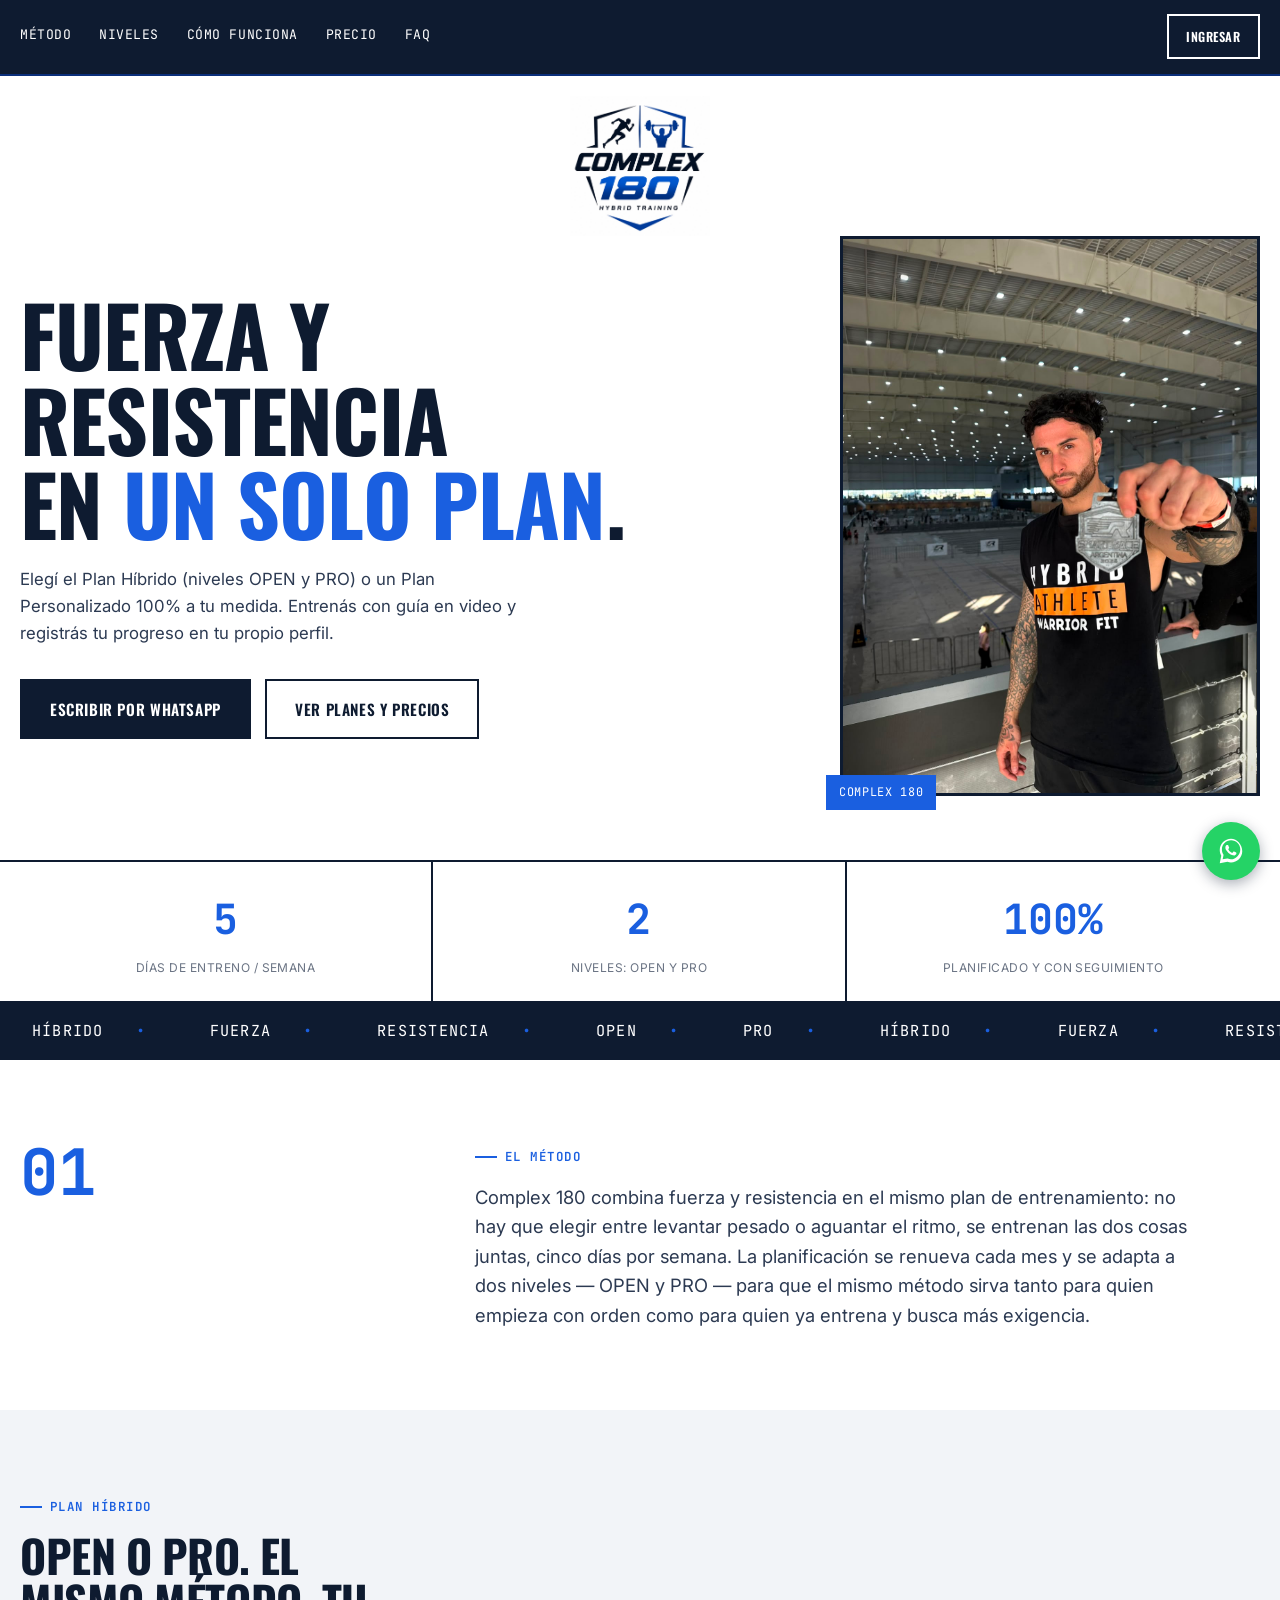
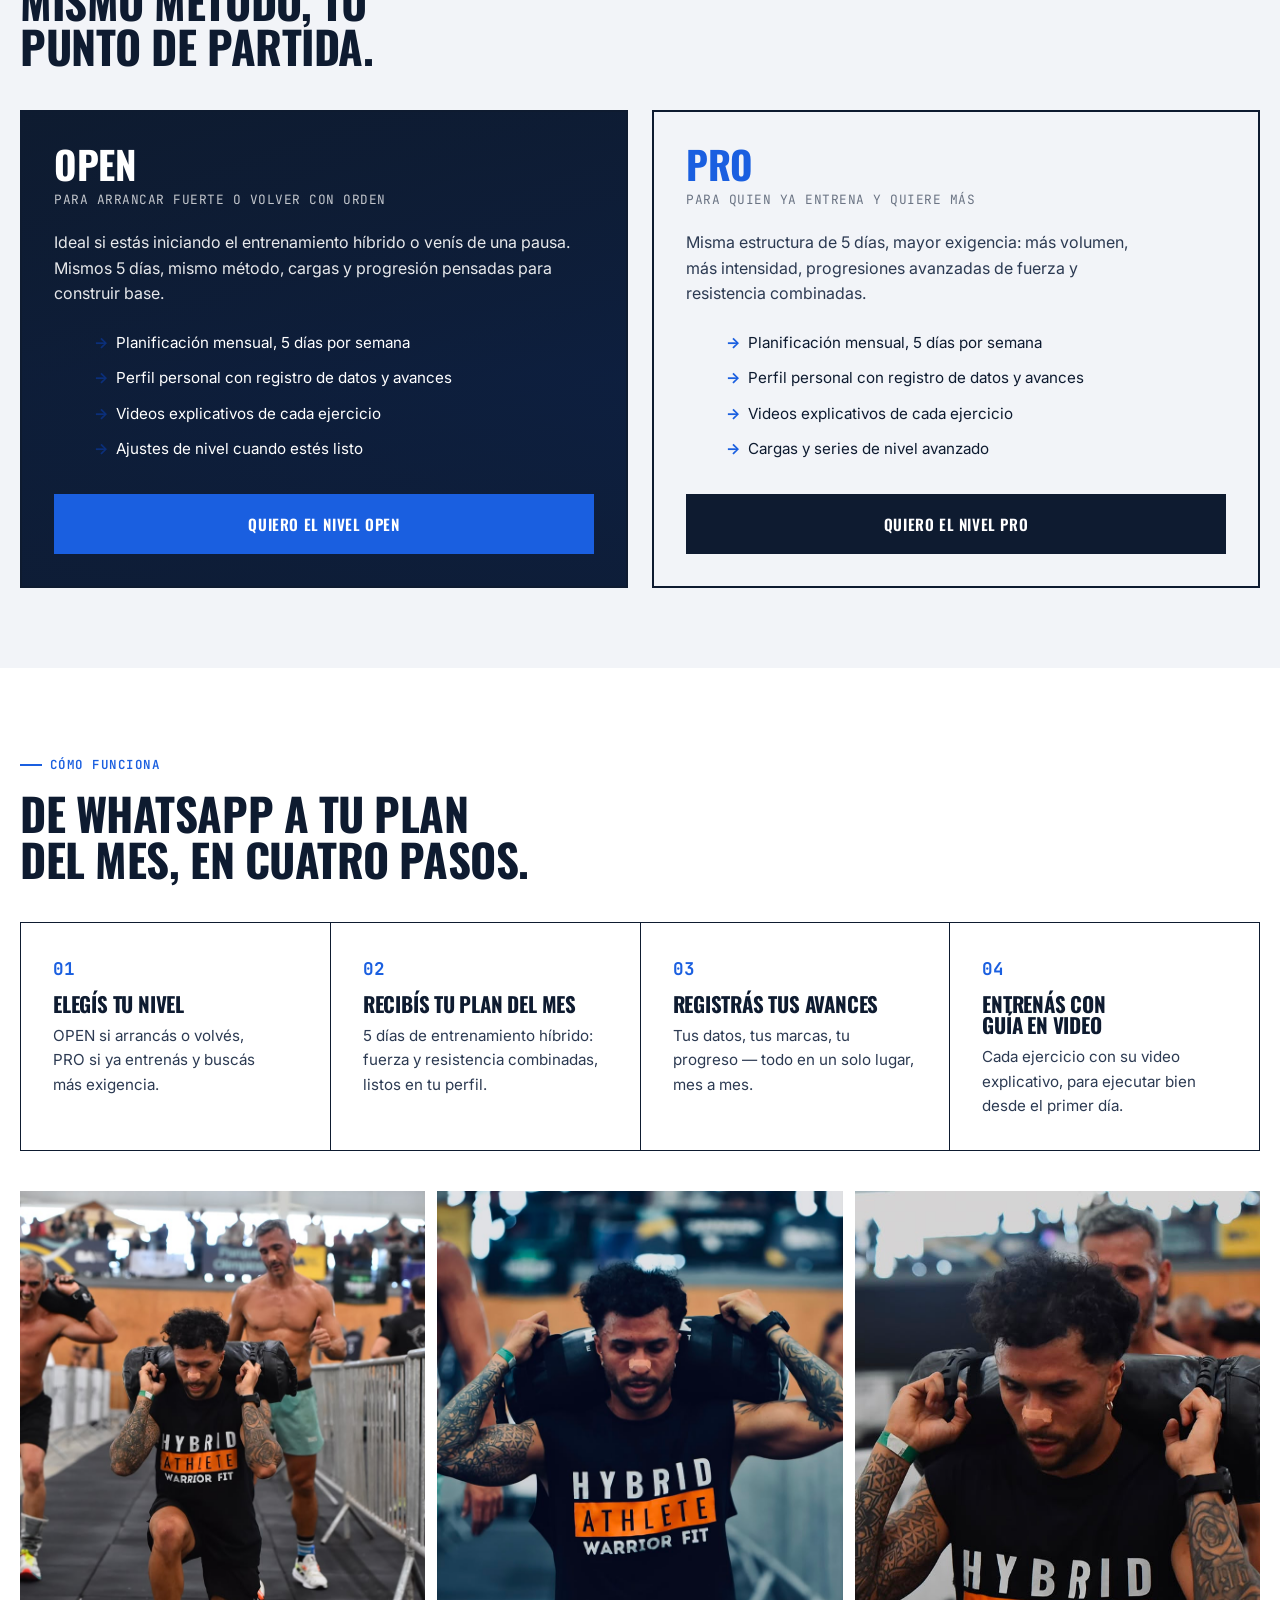
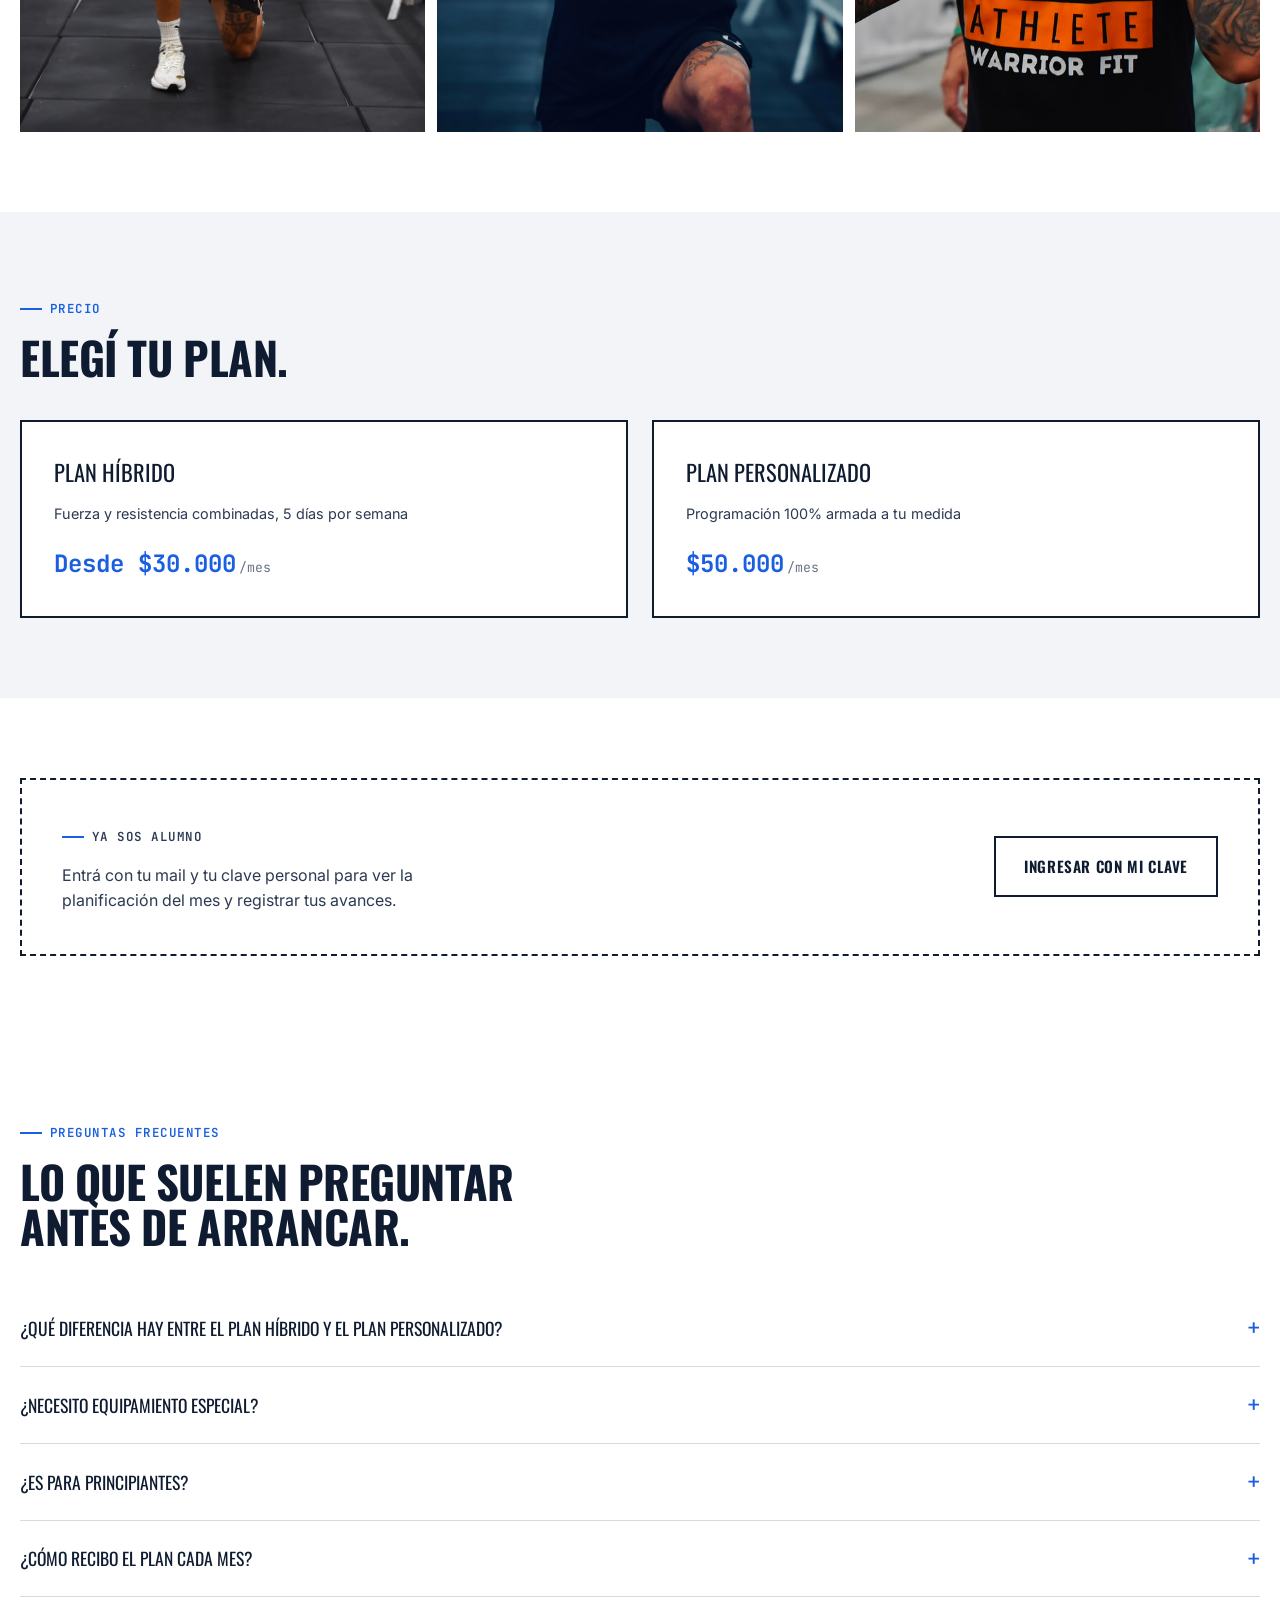
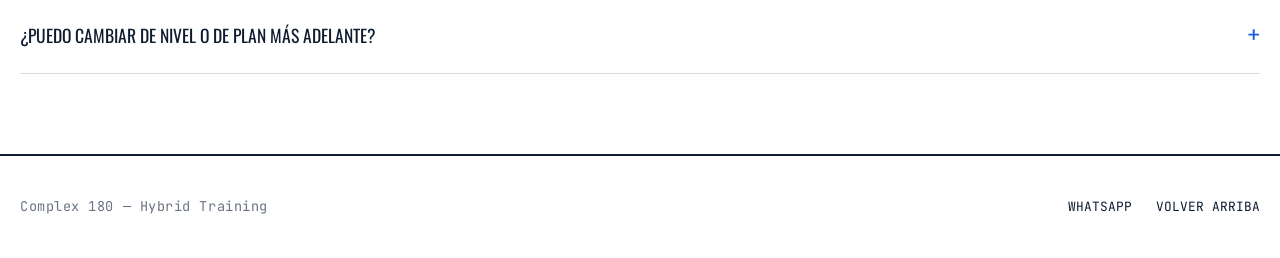
==== commit c6c70644: "Agregar video de fondo a la tarjeta OPEN Video con overlay oscuro para mantener el texto legible. So" ====
--- a/index.html
+++ b/index.html
@@ -23,7 +23,7 @@
 <link rel="stylesheet" href="https://fonts.googleapis.com/css2?family=Oswald:wght@500;600;700&family=Inter:wght@400;500;600&family=JetBrains+Mono:wght@400;600;700&display=swap">
 
 <link rel="preload" as="image" href="assets/img/gaby-hero.jpg" fetchpriority="high">
-<link rel="stylesheet" href="styles.css?v=20260814o">
+<link rel="stylesheet" href="styles.css?v=20260815a">
 </head>
 <body>
 <a href="#main" class="skip-link">Saltar al contenido</a>
@@ -91,7 +91,9 @@
       <h2 class="section-title">OPEN o PRO. El mismo método, tu punto de partida.</h2>
     </div>
     <div class="niveles-grid" data-niveles>
-      <article class="nivel-card reveal">
+      <article class="nivel-card nivel-card--video reveal">
+        <video class="nivel-card-video" data-src="assets/video/open-bg.mp4" muted loop playsinline preload="none"></video>
+        <div class="nivel-card-overlay"></div>
         <h3 class="nivel-name">OPEN</h3>
         <p class="nivel-para">Para arrancar fuerte o volver con orden</p>
         <p class="nivel-detalle">Ideal si estás iniciando el entrenamiento híbrido o venís de una pausa. Mismos 5 días, mismo método, cargas y progresión pensadas para construir base.</p>
@@ -255,6 +257,6 @@
 <script defer src="lib/gsap.min.js"></script>
 <script defer src="lib/ScrollTrigger.min.js"></script>
 <script defer src="lib/manifest.js"></script>
-<script defer src="main.js?v=20260814a"></script>
+<script defer src="main.js?v=20260815a"></script>
 </body>
 </html>
--- a/styles.css
+++ b/styles.css
@@ -207,6 +207,25 @@
 .nivel-card .btn { margin-top: 2rem; }
 @media (min-width: 720px) { .niveles-grid { grid-template-columns: 1fr 1fr; } }
 
+/* Nivel con video de fondo (ej. OPEN) */
+.nivel-card--video { position: relative; overflow: hidden; border-color: var(--ink); z-index: 0; background: linear-gradient(160deg, var(--ink) 0%, var(--accent-2) 100%); }
+.nivel-card-video {
+  position: absolute; inset: 0; width: 100%; height: 100%; object-fit: cover;
+  z-index: -2;
+}
+.nivel-card-overlay {
+  position: absolute; inset: 0;
+  background: linear-gradient(180deg, rgba(14,27,48,.82) 0%, rgba(14,27,48,.72) 55%, rgba(14,27,48,.88) 100%);
+  z-index: -1;
+}
+.nivel-card--video .nivel-name { color: #fff; }
+.nivel-card--video .nivel-para { color: rgba(255,255,255,.75); }
+.nivel-card--video .nivel-detalle { color: rgba(255,255,255,.9); }
+.nivel-card--video .nivel-items li { color: #fff; }
+.nivel-card--video .nivel-items li::before { color: var(--accent-2, var(--accent)); }
+.nivel-card--video .btn-primary { background: var(--accent); border-color: var(--accent); color: #fff; }
+.nivel-card--video .btn-primary:hover { background: #fff; border-color: #fff; color: var(--ink); }
+
 /* Pasos */
 .pasos-grid { display: grid; gap: 1px; background: var(--line-strong); border: 1px solid var(--line-strong); }
 .paso { background: var(--bg); padding: 2rem; }
